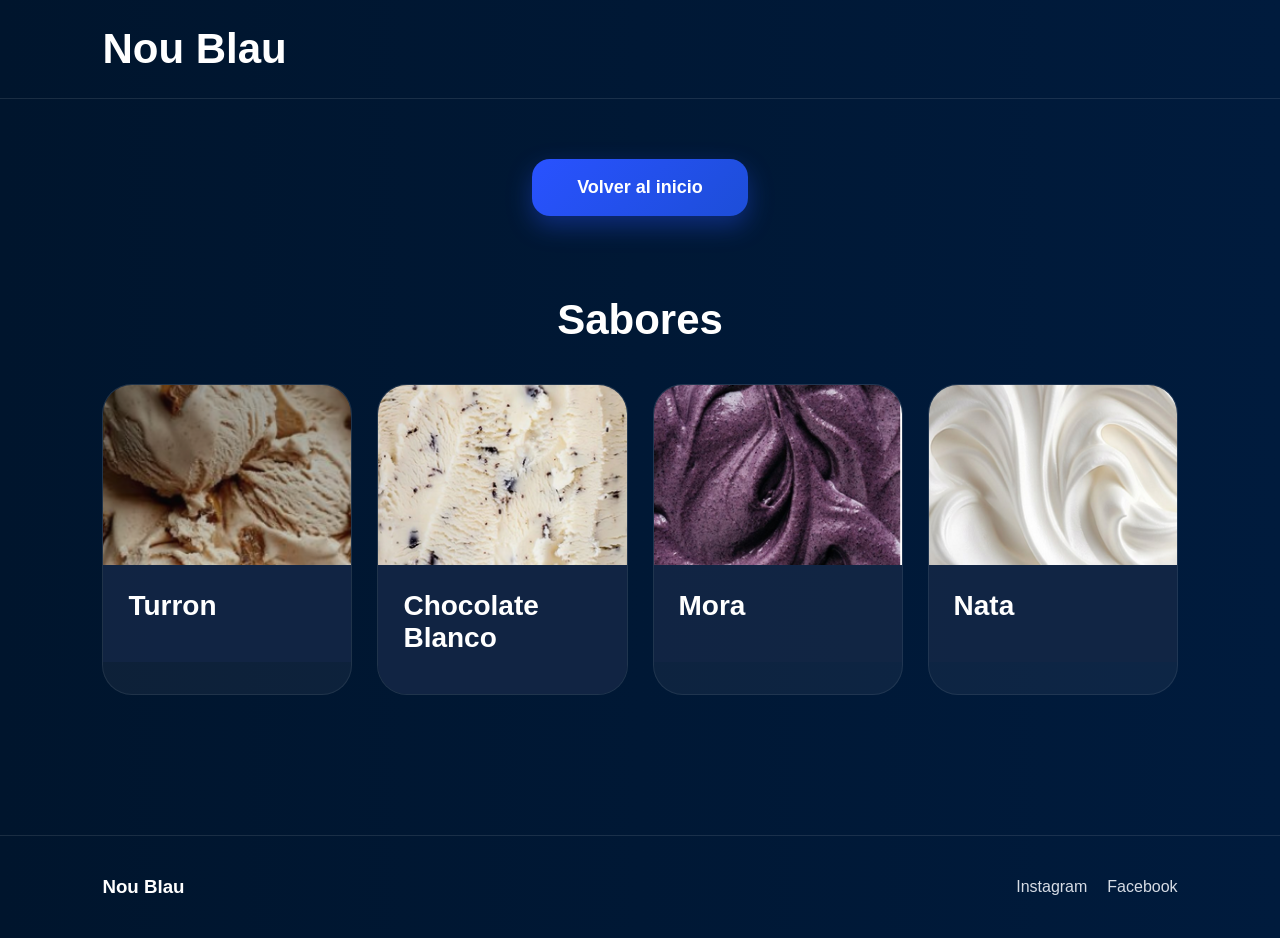
==== sabores.html @ 6afead31 "actualizando nombres" ====
<!DOCTYPE html>
<html lang="es">
<head>
  <meta charset="UTF-8">
  <meta name="viewport" content="width=device-width, initial-scale=1.0">
  <title>Nou Blau</title>

  <link rel="stylesheet" href="../CSS/style.css">
</head>

<body>

  <header>
 <h1>
    <a href="../HTML/principal.html" class="logo-link">
      Nou Blau
    </a>
  </h1>
  </header>


  <div class="boton-container">

  <a href="../HTML/principal.html" class="btn-sabores">
    Volver al inicio
  </a>

</div>

  <!-- SABORES -->

  <section class="sabores">

  <h2 class="titulo-seccion">Sabores</h2>

  <div class="cards">

    <div class="flavor-card">
  <img src="../IMG/turro.png" alt="Turron" class="flavor-image">
      <div class="flavor-content">
        <h4>Turron</h4>
      </div>
    </div>

   <div class="flavor-card">

  <img src="../IMG/blanco.png" alt="blanco" class="flavor-image">

  <div class="flavor-content">
    <h4>Chocolate Blanco</h4>
  </div>

</div>

    <div class="flavor-card">
  <img src="../IMG/mora.png" alt="Mora" class="flavor-image">
      <div class="flavor-content">
        <h4>Mora</h4>
      </div>
    </div>


   <div class="flavor-card">

  <img src="../IMG/nata.png" alt="Nata" class="flavor-image">

  <div class="flavor-content">
    <h4>Nata</h4>
  </div>


  </div>

</section>

  <!-- FOOTER -->

  <footer>

    <div>
      <h3>Nou Blau</h3>
    </div>

    <div class="sociales">
      <a href="#">Instagram</a>
      <a href="#">Facebook</a>
    </div>

  </footer>

</body>
</html>
---- CSS/style.css ----
*{
  margin:0;
  padding:0;
  box-sizing:border-box;
  font-family:Arial, sans-serif;
}

body{
  background:linear-gradient(to right,#00152d,#001b3d);
  color:white;
}

header{
  padding:25px 8%;
  border-bottom:1px solid rgba(255,255,255,0.1);
}

header h1{
  font-size:42px;
}

.sabores{
  padding:80px 8%;
}

.titulo-seccion{
  font-size:42px;
  margin-bottom:40px;
  text-align:center;
}

.cards{
  display:grid;
  grid-template-columns:repeat(4, 1fr);
  justify-items:center;
  gap:25px;
}

.flavor-card{
  width:100%;
  max-width:260px;
  background:rgba(255,255,255,0.05);
  border-radius:30px;
  overflow:hidden;
  border:1px solid rgba(255,255,255,0.08);
  transition:0.3s;
}

.flavor-card:hover{
  transform:translateY(-8px);
}

.flavor-image{
  width:100%;
  height:180px;
  object-fit:cover;
  display:block;
}

.flavor-card{
  overflow:hidden;
}

.blue-gradient{
  background:linear-gradient(180deg,#2952ff,#182b6d);
}

.dark-gradient{
  background:linear-gradient(90deg,#334155,#020617);
}

.flavor-content{
  padding:25px;
  background:rgba(18,37,68,0.9);
}

.flavor-content h4{
  font-size:28px;
  margin-bottom:15px;
}

.flavor-content p{
  color:#d6dce5;
  line-height:1.7;
  font-size:16px;
}

.btn-sabores{
  padding:16px 40px;
  background:linear-gradient(135deg,#2952ff,#1d4ed8);
  color:white;
  border:none;
  border-radius:20px;
  font-size:18px;
  font-weight:bold;
  cursor:pointer;
  transition:0.3s;
  box-shadow:0 10px 25px rgba(41,82,255,0.3);
}

.btn-sabores:hover{
  transform:translateY(-4px);
  background:linear-gradient(135deg,#3b82f6,#2563eb);
}

footer{
  margin-top:60px;
  padding:40px 8%;
  border-top:1px solid rgba(255,255,255,0.1);
  display:flex;
  justify-content:space-between;
  align-items:center;
  flex-wrap:wrap;
  gap:20px;
}

.sociales{
  display:flex;
  gap:20px;
}

.sociales a{
  color:#d6dce5;
  text-decoration:none;
  transition:0.3s;
}

.sociales a:hover{
  color:white;
}

.sociales img{
  width:90px;
  height:auto;
  object-fit:contain;
}
.boton-container{
  width:100%;
  display:flex;
  justify-content:center;
  margin-top:60px;
}

.btn-sabores{
  padding:18px 45px;
  background:linear-gradient(135deg,#2952ff,#1d4ed8);
  color:white;
  text-decoration:none;
  font-size:18px;
  font-weight:600;
  border-radius:18px;
  transition:0.3s;
  box-shadow:0 10px 25px rgba(41,82,255,0.35);
}

.btn-sabores:hover{
  transform:translateY(-5px) scale(1.03);
  background:linear-gradient(135deg,#3b82f6,#2563eb);
  box-shadow:0 15px 30px rgba(59,130,246,0.4);
}

.logo-link{
  text-decoration:none;
  color:white;
}

.logo-link:hover{
  color:#93c5fd;
}
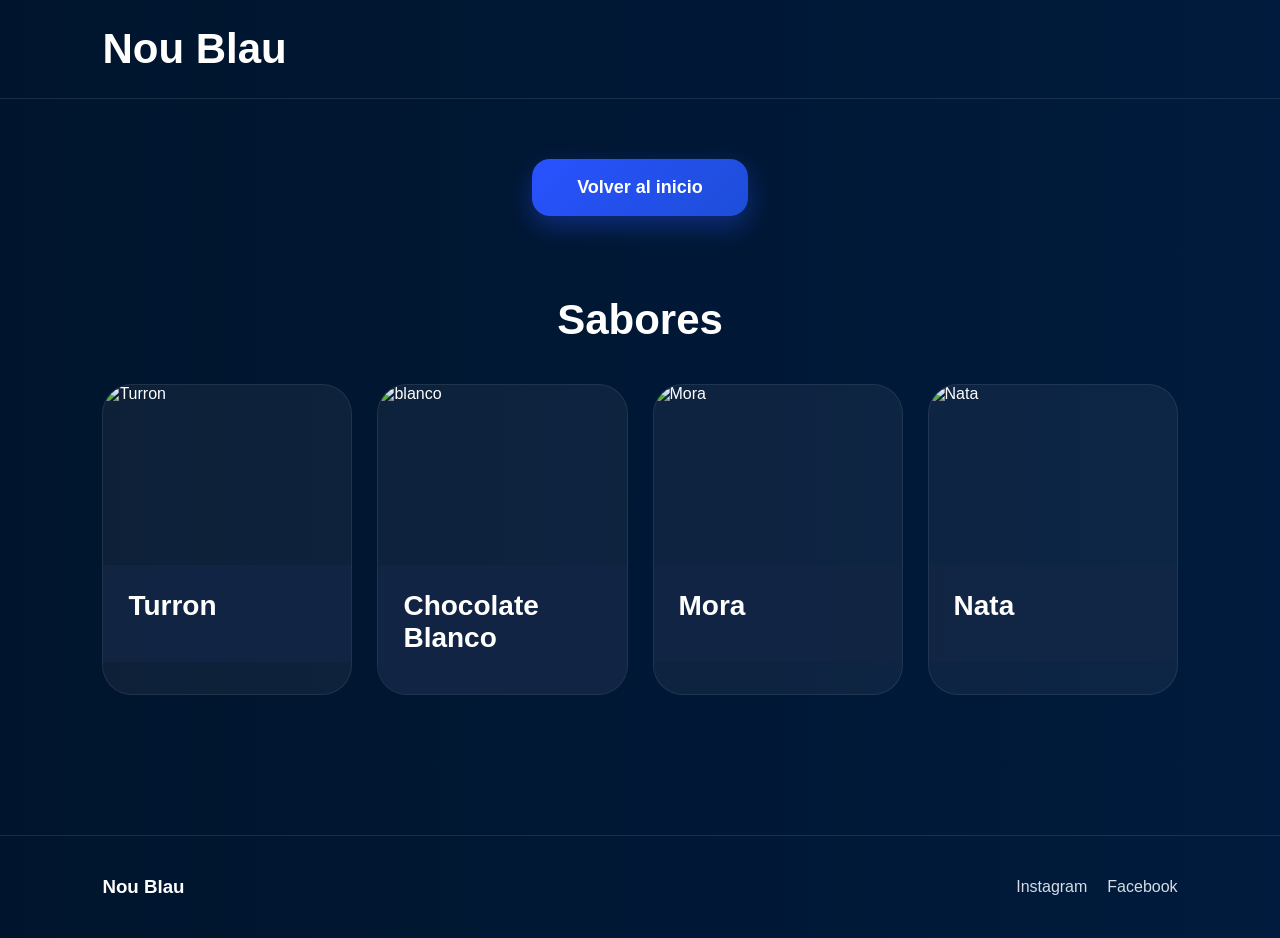
==== commit daacd033: "Corrigiendo rutas de archivos y CSS" ====
--- a/sabores.html
+++ b/sabores.html
@@ -5,14 +5,14 @@
   <meta name="viewport" content="width=device-width, initial-scale=1.0">
   <title>Nou Blau</title>
 
-  <link rel="stylesheet" href="../CSS/style.css">
+  <link rel="stylesheet" href="./style.css">
 </head>
 
 <body>
 
   <header>
  <h1>
-    <a href="../HTML/principal.html" class="logo-link">
+    <a href="./index.html" class="logo-link">
       Nou Blau
     </a>
   </h1>
@@ -21,7 +21,7 @@
 
   <div class="boton-container">
 
-  <a href="../HTML/principal.html" class="btn-sabores">
+  <a href="./index.html" class="btn-sabores">
     Volver al inicio
   </a>
 
@@ -36,7 +36,7 @@
   <div class="cards">
 
     <div class="flavor-card">
-  <img src="../IMG/turro.png" alt="Turron" class="flavor-image">
+  <img src="../Proyecto-1/IMG/turro.png" alt="Turron" class="flavor-image">
       <div class="flavor-content">
         <h4>Turron</h4>
       </div>
@@ -44,7 +44,7 @@
 
    <div class="flavor-card">
 
-  <img src="../IMG/blanco.png" alt="blanco" class="flavor-image">
+  <img src="../Proyecto-1/IMG/blanco.png" alt="blanco" class="flavor-image">
 
   <div class="flavor-content">
     <h4>Chocolate Blanco</h4>
@@ -53,7 +53,7 @@
 </div>
 
     <div class="flavor-card">
-  <img src="../IMG/mora.png" alt="Mora" class="flavor-image">
+  <img src="../Proyecto-1/IMG/mora.png" alt="Mora" class="flavor-image">
       <div class="flavor-content">
         <h4>Mora</h4>
       </div>
@@ -62,7 +62,7 @@
 
    <div class="flavor-card">
 
-  <img src="../IMG/nata.png" alt="Nata" class="flavor-image">
+  <img src="../Proyecto-1/IMG/nata.png" alt="Nata" class="flavor-image">
 
   <div class="flavor-content">
     <h4>Nata</h4>
--- a/style.css
+++ b/style.css
@@ -0,0 +1,169 @@
+*{
+  margin:0;
+  padding:0;
+  box-sizing:border-box;
+  font-family:Arial, sans-serif;
+}
+
+body{
+  background:linear-gradient(to right,#00152d,#001b3d);
+  color:white;
+}
+
+header{
+  padding:25px 8%;
+  border-bottom:1px solid rgba(255,255,255,0.1);
+}
+
+header h1{
+  font-size:42px;
+}
+
+.sabores{
+  padding:80px 8%;
+}
+
+.titulo-seccion{
+  font-size:42px;
+  margin-bottom:40px;
+  text-align:center;
+}
+
+.cards{
+  display:grid;
+  grid-template-columns:repeat(4, 1fr);
+  justify-items:center;
+  gap:25px;
+}
+
+.flavor-card{
+  width:100%;
+  max-width:260px;
+  background:rgba(255,255,255,0.05);
+  border-radius:30px;
+  overflow:hidden;
+  border:1px solid rgba(255,255,255,0.08);
+  transition:0.3s;
+}
+
+.flavor-card:hover{
+  transform:translateY(-8px);
+}
+
+.flavor-image{
+  width:100%;
+  height:180px;
+  object-fit:cover;
+  display:block;
+}
+
+.flavor-card{
+  overflow:hidden;
+}
+
+.blue-gradient{
+  background:linear-gradient(180deg,#2952ff,#182b6d);
+}
+
+.dark-gradient{
+  background:linear-gradient(90deg,#334155,#020617);
+}
+
+.flavor-content{
+  padding:25px;
+  background:rgba(18,37,68,0.9);
+}
+
+.flavor-content h4{
+  font-size:28px;
+  margin-bottom:15px;
+}
+
+.flavor-content p{
+  color:#d6dce5;
+  line-height:1.7;
+  font-size:16px;
+}
+
+.btn-sabores{
+  padding:16px 40px;
+  background:linear-gradient(135deg,#2952ff,#1d4ed8);
+  color:white;
+  border:none;
+  border-radius:20px;
+  font-size:18px;
+  font-weight:bold;
+  cursor:pointer;
+  transition:0.3s;
+  box-shadow:0 10px 25px rgba(41,82,255,0.3);
+}
+
+.btn-sabores:hover{
+  transform:translateY(-4px);
+  background:linear-gradient(135deg,#3b82f6,#2563eb);
+}
+
+footer{
+  margin-top:60px;
+  padding:40px 8%;
+  border-top:1px solid rgba(255,255,255,0.1);
+  display:flex;
+  justify-content:space-between;
+  align-items:center;
+  flex-wrap:wrap;
+  gap:20px;
+}
+
+.sociales{
+  display:flex;
+  gap:20px;
+}
+
+.sociales a{
+  color:#d6dce5;
+  text-decoration:none;
+  transition:0.3s;
+}
+
+.sociales a:hover{
+  color:white;
+}
+
+.sociales img{
+  width:90px;
+  height:auto;
+  object-fit:contain;
+}
+.boton-container{
+  width:100%;
+  display:flex;
+  justify-content:center;
+  margin-top:60px;
+}
+
+.btn-sabores{
+  padding:18px 45px;
+  background:linear-gradient(135deg,#2952ff,#1d4ed8);
+  color:white;
+  text-decoration:none;
+  font-size:18px;
+  font-weight:600;
+  border-radius:18px;
+  transition:0.3s;
+  box-shadow:0 10px 25px rgba(41,82,255,0.35);
+}
+
+.btn-sabores:hover{
+  transform:translateY(-5px) scale(1.03);
+  background:linear-gradient(135deg,#3b82f6,#2563eb);
+  box-shadow:0 15px 30px rgba(59,130,246,0.4);
+}
+
+.logo-link{
+  text-decoration:none;
+  color:white;
+}
+
+.logo-link:hover{
+  color:#93c5fd;
+}
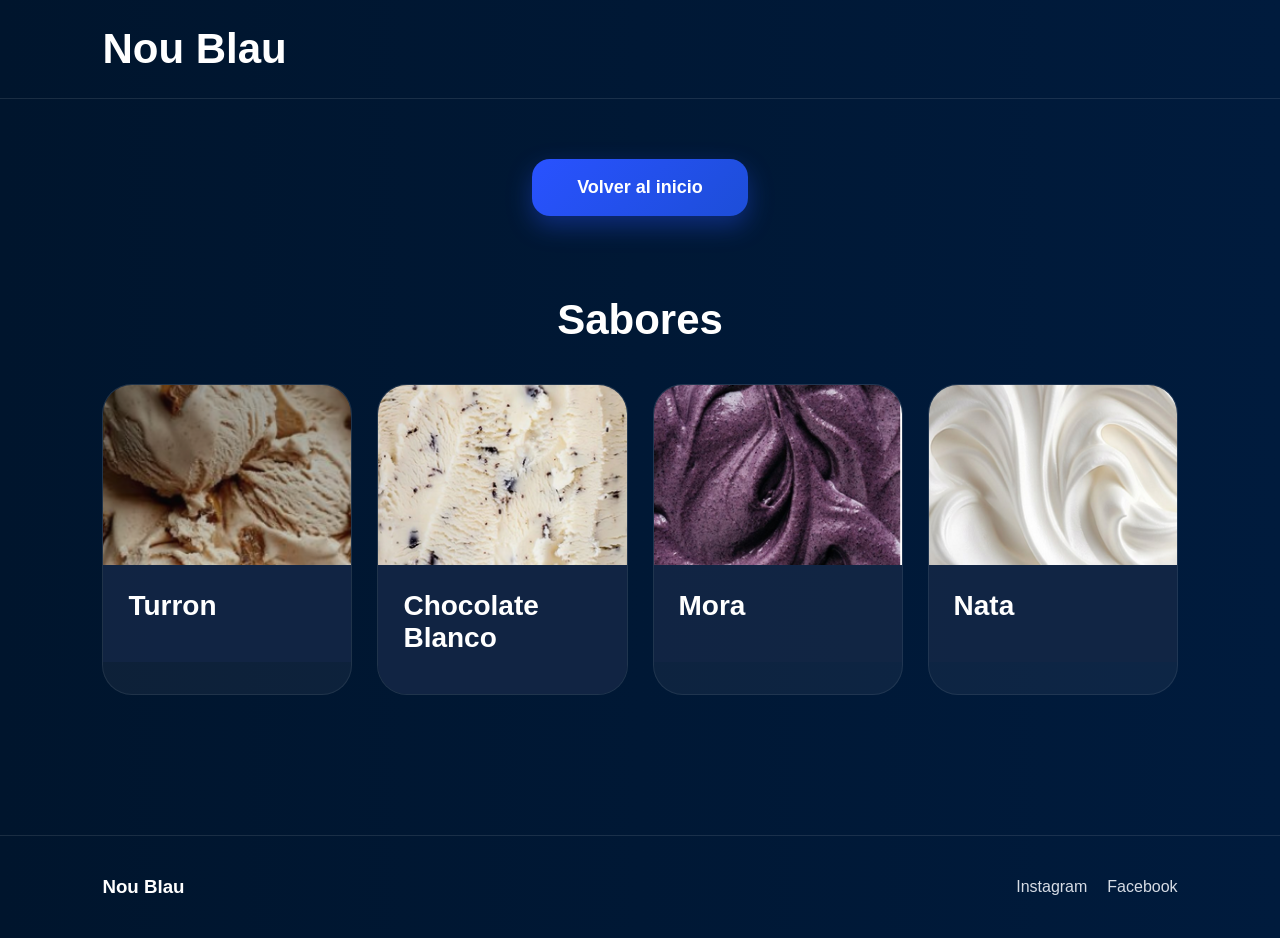
==== commit 29e15816: "Archivos index y sabores listos para produccion" ====
--- a/sabores.html
+++ b/sabores.html
@@ -5,87 +5,71 @@
   <meta name="viewport" content="width=device-width, initial-scale=1.0">
   <title>Nou Blau</title>
 
-  <link rel="stylesheet" href="./style.css">
+  <link rel="stylesheet" href="style.css">
 </head>
 
 <body>
 
   <header>
- <h1>
-    <a href="./index.html" class="logo-link">
-      Nou Blau
-    </a>
-  </h1>
+    <h1>
+      <a href="index.html" class="logo-link">
+        Nou Blau
+      </a>
+    </h1>
   </header>
 
-
   <div class="boton-container">
-
-  <a href="./index.html" class="btn-sabores">
-    Volver al inicio
-  </a>
-
-</div>
-
-  <!-- SABORES -->
+    <a href="index.html" class="btn-sabores">
+      Volver al inicio
+    </a>
+  </div>
 
   <section class="sabores">
 
-  <h2 class="titulo-seccion">Sabores</h2>
+    <h2 class="titulo-seccion">Sabores</h2>
 
-  <div class="cards">
+    <div class="cards">
 
-    <div class="flavor-card">
-  <img src="../Proyecto-1/IMG/turro.png" alt="Turron" class="flavor-image">
-      <div class="flavor-content">
-        <h4>Turron</h4>
+      <div class="flavor-card">
+        <img src="IMG/turro.png" alt="Turron" class="flavor-image">
+        <div class="flavor-content">
+          <h4>Turron</h4>
+        </div>
       </div>
+
+      <div class="flavor-card">
+        <img src="IMG/blanco.png" alt="blanco" class="flavor-image">
+        <div class="flavor-content">
+          <h4>Chocolate Blanco</h4>
+        </div>
+      </div>
+
+      <div class="flavor-card">
+        <img src="IMG/mora.png" alt="Mora" class="flavor-image">
+        <div class="flavor-content">
+          <h4>Mora</h4>
+        </div>
+      </div>
+
+      <div class="flavor-card">
+        <img src="IMG/nata.png" alt="Nata" class="flavor-image">
+        <div class="flavor-content">
+          <h4>Nata</h4>
+        </div>
+      </div>
+
     </div>
 
-   <div class="flavor-card">
-
-  <img src="../Proyecto-1/IMG/blanco.png" alt="blanco" class="flavor-image">
-
-  <div class="flavor-content">
-    <h4>Chocolate Blanco</h4>
-  </div>
-
-</div>
-
-    <div class="flavor-card">
-  <img src="../Proyecto-1/IMG/mora.png" alt="Mora" class="flavor-image">
-      <div class="flavor-content">
-        <h4>Mora</h4>
-      </div>
-    </div>
-
-
-   <div class="flavor-card">
-
-  <img src="../Proyecto-1/IMG/nata.png" alt="Nata" class="flavor-image">
-
-  <div class="flavor-content">
-    <h4>Nata</h4>
-  </div>
-
-
-  </div>
-
-</section>
-
-  <!-- FOOTER -->
+  </section>
 
   <footer>
-
     <div>
       <h3>Nou Blau</h3>
     </div>
-
     <div class="sociales">
       <a href="#">Instagram</a>
       <a href="#">Facebook</a>
     </div>
-
   </footer>
 
 </body>
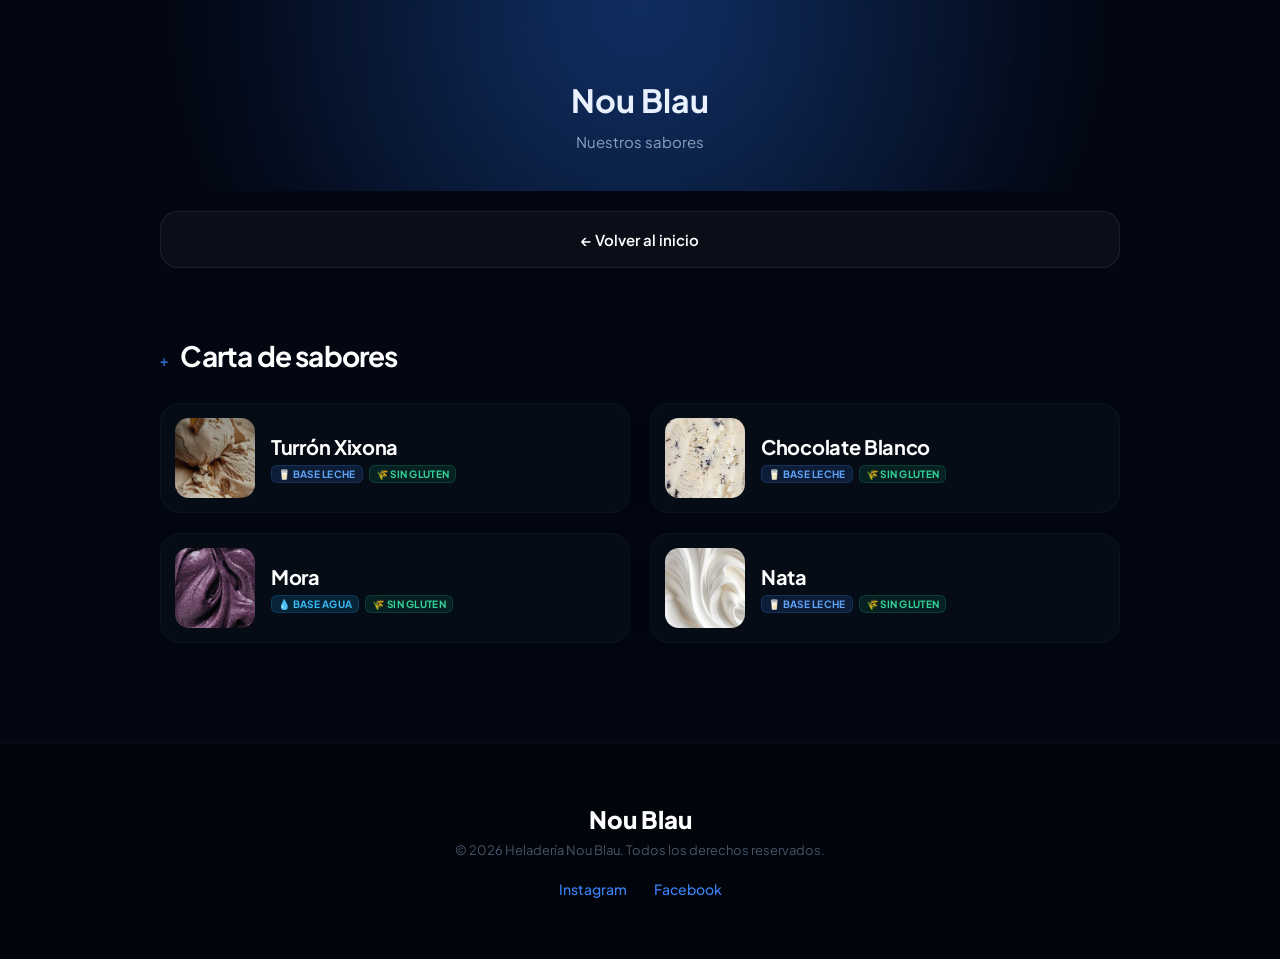
==== commit 721fd580: "refres" ====
--- a/sabores.html
+++ b/sabores.html
@@ -3,74 +3,97 @@
 <head>
   <meta charset="UTF-8">
   <meta name="viewport" content="width=device-width, initial-scale=1.0">
-  <title>Nou Blau</title>
-
+  <title>Nou Blau — Más Sabores</title>
   <link rel="stylesheet" href="style.css">
 </head>
-
 <body>
 
-  <header>
-    <h1>
-      <a href="index.html" class="logo-link">
-        Nou Blau
-      </a>
-    </h1>
+  <header class="hero-header">
+    <div class="hero-blur"></div>
+    <div class="hero-content">
+      <h1>
+        <a href="index.html" class="logo-link" style="color: #ffffff; text-decoration: none;">
+          Nou Blau
+        </a>
+      </h1>
+      <p class="hero-tagline">Nuestros sabores </p>
+    </div>
   </header>
 
-  <div class="boton-container">
-    <a href="index.html" class="btn-sabores">
-      Volver al inicio
-    </a>
-  </div>
+  <main class="main-wrapper">
 
-  <section class="sabores">
+    <div class="action-wrap" style="margin-top: -20px; margin-bottom: 10px;">
+      <a href="index.html" class="glass-btn">← Volver al inicio</a>
+    </div>
 
-    <h2 class="titulo-seccion">Sabores</h2>
-
-    <div class="cards">
-
-      <div class="flavor-card">
-        <img src="IMG/turro.png" alt="Turron" class="flavor-image">
-        <div class="flavor-content">
-          <h4>Turron</h4>
-        </div>
+    <section class="menu-block">
+      <div class="block-header">
+        <span class="block-number">+</span>
+        <h2 class="block-main-title">Carta de sabores</h2>
       </div>
 
-      <div class="flavor-card">
-        <img src="IMG/blanco.png" alt="blanco" class="flavor-image">
-        <div class="flavor-content">
-          <h4>Chocolate Blanco</h4>
+      <div class="showcase-grid">
+
+        <div class="art-card">
+          <div class="art-img"><img src="IMG/turro.png" alt="Turrón"></div>
+          <div class="art-info">
+            <h3>Turrón Xixona</h3>
+            <div class="tag-group">
+              <span class="tag tag-milk">🥛 Base Leche</span>
+              <span class="tag tag-gf">🌾 Sin Gluten</span>
+            </div>
+          </div>
         </div>
+
+        <div class="art-card">
+          <div class="art-img"><img src="IMG/blanco.png" alt="Chocolate Blanco"></div>
+          <div class="art-info">
+            <h3>Chocolate Blanco</h3>
+            <div class="tag-group">
+              <span class="tag tag-milk">🥛 Base Leche</span>
+              <span class="tag tag-gf">🌾 Sin Gluten</span>
+            </div>
+          </div>
+        </div>
+
+        <div class="art-card">
+          <div class="art-img"><img src="IMG/mora.png" alt="Mora"></div>
+          <div class="art-info">
+            <h3>Mora </h3>
+            <div class="tag-group">
+              <span class="tag tag-water">💧 Base Agua</span>
+              <span class="tag tag-gf">🌾 Sin Gluten</span>
+            </div>
+          </div>
+        </div>
+
+        <div class="art-card">
+          <div class="art-img"><img src="IMG/nata.png" alt="Nata"></div>
+          <div class="art-info">
+            <h3>Nata </h3>
+            <div class="tag-group">
+              <span class="tag tag-milk">🥛 Base Leche</span>
+              <span class="tag tag-gf">🌾 Sin Gluten</span>
+            </div>
+          </div>
+        </div>
+
       </div>
+    </section>
 
-      <div class="flavor-card">
-        <img src="IMG/mora.png" alt="Mora" class="flavor-image">
-        <div class="flavor-content">
-          <h4>Mora</h4>
-        </div>
+  </main>
+
+  <footer class="luxury-footer">
+    <div class="footer-wrap">
+      <h2 class="footer-logo">Nou Blau</h2>
+      <p>© 2026 Heladería Nou Blau. Todos los derechos reservados.</p>
+      <div class="footer-socials">
+        <a href="#">Instagram</a>
+        <a href="#">Facebook</a>
       </div>
-
-      <div class="flavor-card">
-        <img src="IMG/nata.png" alt="Nata" class="flavor-image">
-        <div class="flavor-content">
-          <h4>Nata</h4>
-        </div>
-      </div>
-
-    </div>
-
-  </section>
-
-  <footer>
-    <div>
-      <h3>Nou Blau</h3>
-    </div>
-    <div class="sociales">
-      <a href="#">Instagram</a>
-      <a href="#">Facebook</a>
     </div>
   </footer>
 
 </body>
+</html>
 </html>
--- a/style.css
+++ b/style.css
@@ -1,169 +1,546 @@
-*{
-  margin:0;
-  padding:0;
-  box-sizing:border-box;
-  font-family:Arial, sans-serif;
-}
-
-body{
-  background:linear-gradient(to right,#00152d,#001b3d);
-  color:white;
-}
-
-header{
-  padding:25px 8%;
-  border-bottom:1px solid rgba(255,255,255,0.1);
-}
-
-header h1{
-  font-size:42px;
-}
-
-.sabores{
-  padding:80px 8%;
-}
-
-.titulo-seccion{
-  font-size:42px;
-  margin-bottom:40px;
-  text-align:center;
-}
-
-.cards{
-  display:grid;
-  grid-template-columns:repeat(4, 1fr);
-  justify-items:center;
-  gap:25px;
-}
-
-.flavor-card{
-  width:100%;
-  max-width:260px;
-  background:rgba(255,255,255,0.05);
-  border-radius:30px;
-  overflow:hidden;
-  border:1px solid rgba(255,255,255,0.08);
-  transition:0.3s;
-}
-
-.flavor-card:hover{
-  transform:translateY(-8px);
-}
-
-.flavor-image{
-  width:100%;
-  height:180px;
-  object-fit:cover;
-  display:block;
-}
-
-.flavor-card{
-  overflow:hidden;
-}
-
-.blue-gradient{
-  background:linear-gradient(180deg,#2952ff,#182b6d);
-}
-
-.dark-gradient{
-  background:linear-gradient(90deg,#334155,#020617);
-}
-
-.flavor-content{
-  padding:25px;
-  background:rgba(18,37,68,0.9);
-}
-
-.flavor-content h4{
-  font-size:28px;
-  margin-bottom:15px;
-}
-
-.flavor-content p{
-  color:#d6dce5;
-  line-height:1.7;
-  font-size:16px;
-}
-
-.btn-sabores{
-  padding:16px 40px;
-  background:linear-gradient(135deg,#2952ff,#1d4ed8);
-  color:white;
-  border:none;
-  border-radius:20px;
-  font-size:18px;
-  font-weight:bold;
-  cursor:pointer;
-  transition:0.3s;
-  box-shadow:0 10px 25px rgba(41,82,255,0.3);
-}
-
-.btn-sabores:hover{
-  transform:translateY(-4px);
-  background:linear-gradient(135deg,#3b82f6,#2563eb);
-}
-
-footer{
-  margin-top:60px;
-  padding:40px 8%;
-  border-top:1px solid rgba(255,255,255,0.1);
-  display:flex;
-  justify-content:space-between;
-  align-items:center;
-  flex-wrap:wrap;
-  gap:20px;
-}
-
-.sociales{
-  display:flex;
-  gap:20px;
-}
-
-.sociales a{
-  color:#d6dce5;
-  text-decoration:none;
-  transition:0.3s;
-}
-
-.sociales a:hover{
-  color:white;
-}
-
-.sociales img{
-  width:90px;
-  height:auto;
-  object-fit:contain;
-}
-.boton-container{
-  width:100%;
-  display:flex;
-  justify-content:center;
-  margin-top:60px;
-}
-
-.btn-sabores{
-  padding:18px 45px;
-  background:linear-gradient(135deg,#2952ff,#1d4ed8);
-  color:white;
-  text-decoration:none;
-  font-size:18px;
-  font-weight:600;
-  border-radius:18px;
-  transition:0.3s;
-  box-shadow:0 10px 25px rgba(41,82,255,0.35);
-}
-
-.btn-sabores:hover{
-  transform:translateY(-5px) scale(1.03);
-  background:linear-gradient(135deg,#3b82f6,#2563eb);
-  box-shadow:0 15px 30px rgba(59,130,246,0.4);
-}
-
-.logo-link{
-  text-decoration:none;
-  color:white;
-}
-
-.logo-link:hover{
-  color:#93c5fd;
+/* =======================================================
+   SISTEMA DE DISEÑO INMERSIVO — NOU BLAU LUXURY MENU
+   ======================================================= */
+
+@import url('https://fonts.googleapis.com/css2?family=Plus+Jakarta+Sans:wght@300;400;500;600;700;800&display=swap');
+
+* {
+  margin: 0;
+  padding: 0;
+  box-sizing: border-box;
+  font-family: 'Plus Jakarta Sans', sans-serif;
+}
+
+body {
+  background-color: #020712;
+  color: #e2e8f0;
+  min-height: 100vh;
+  -webkit-font-smoothing: antialiased;
+  overflow-x: hidden;
+}
+
+/* --- HERO HEADER CON DEGRADADO ATMOSFÉRICO --- */
+.hero-header {
+  position: relative;
+  padding: 80px 24px 40px 24px;
+  text-align: center;
+  background: radial-gradient(circle at top, #0b224d 0%, #020712 70%);
+  overflow: hidden;
+}
+
+.hero-blur {
+  position: absolute;
+  top: -100px;
+  left: 50%;
+  transform: translateX(-50%);
+  width: 300px;
+  height: 300px;
+  background: #3b82f6;
+  filter: blur(140px);
+  opacity: 0.3;
+  pointer-events: none;
+}
+
+.hero-subtitle {
+  font-size: 12px;
+  font-weight: 700;
+  text-transform: uppercase;
+  letter-spacing: 5px;
+  color: #60a5fa;
+  margin-bottom: 12px;
+}
+
+.hero-title {
+  font-size: 54px;
+  font-weight: 800;
+  letter-spacing: -2px;
+  color: #ffffff;
+  line-height: 1.1;
+}
+
+.hero-tagline {
+  font-size: 15px;
+  color: #94a3b8;
+  margin-top: 12px;
+  font-weight: 400;
+}
+
+/* --- CONTENEDOR FLUIDO MOBILE-FIRST --- */
+.main-wrapper {
+  width: 100%;
+  max-width: 480px; /* Tamaño móvil estricto de lectura premium */
+  margin: 0 auto;
+  padding: 10px 24px 80px 24px;
+  display: flex;
+  flex-direction: column;
+  gap: 60px;
+}
+
+/* --- ENCABEZADOS DE SECCIÓN RE-IMAGINADOS --- */
+.block-header {
+  display: flex;
+  align-items: baseline;
+  gap: 12px;
+  margin-bottom: 30px;
+}
+
+.block-number {
+  font-size: 14px;
+  font-weight: 800;
+  color: #3b82f6;
+  font-family: monospace;
+  opacity: 0.8;
+}
+
+.block-main-title {
+  font-size: 28px;
+  font-weight: 700;
+  color: #ffffff;
+  letter-spacing: -0.8px;
+}
+
+.block-subtitle-text {
+  font-size: 14px;
+  color: #94a3b8;
+  margin-top: -15px;
+  margin-bottom: 30px;
+  line-height: 1.6;
+}
+
+/* --- NUEVAS TARJETAS COMPACTAS ESTILO LISTA (MÓVIL) --- */
+.showcase-grid {
+  display: flex;
+  flex-direction: column;
+  gap: 14px;
+  width: 100%;
+}
+
+.art-card {
+  position: relative;
+  width: 100%;
+  height: 90px;
+  background: #060c16;
+  border: 1px solid rgba(255, 255, 255, 0.03);
+  border-radius: 20px;
+  overflow: hidden;
+  display: flex;
+  align-items: center;
+  padding: 10px;
+  box-shadow: 0 8px 20px rgba(0, 0, 0, 0.2);
+}
+
+.art-img {
+  position: relative;
+  width: 70px;
+  height: 70px;
+  border-radius: 14px;
+  overflow: hidden;
+  flex-shrink: 0;
+}
+
+.art-img img {
+  width: 100%;
+  height: 100%;
+  object-fit: cover;
+  transition: transform 0.3s ease;
+}
+
+.art-card:hover .art-img img {
+  transform: scale(1.06);
+}
+
+.art-info {
+  position: relative;
+  padding: 0 0 0 16px;
+  width: 100%;
+  display: flex;
+  flex-direction: column;
+  justify-content: center;
+}
+
+.art-info h3 {
+  font-size: 18px;
+  font-weight: 700;
+  color: #ffffff;
+  letter-spacing: -0.3px;
+  margin-bottom: 4px;
+}
+
+/* --- BOTÓN SUTIL CRISTALINO --- */
+.cta-center {
+  margin-top: 30px;
+  width: 100%;
+}
+
+.glass-btn {
+  display: flex;
+  justify-content: center;
+  align-items: center;
+  width: 100%;
+  padding: 18px;
+  background: rgba(255, 255, 255, 0.03);
+  border: 1px solid rgba(255, 255, 255, 0.08);
+  color: #ffffff;
+  text-decoration: none;
+  font-weight: 600;
+  font-size: 15px;
+  border-radius: 18px;
+  transition: 0.3s ease;
+}
+
+.glass-btn:hover {
+  background: rgba(255, 255, 255, 0.08);
+  border-color: #3b82f6;
+}
+
+/* --- TARJETAS DE PRECIOS CON BORDE DE LUZ --- */
+.pricing-flex-container {
+  display: flex;
+  flex-direction: column;
+  gap: 24px;
+  width: 100%;
+}
+
+.premium-price-card {
+  position: relative;
+  background: #09101e;
+  border: 1px solid rgba(59, 130, 246, 0.15);
+  border-radius: 32px;
+  padding: 32px 24px;
+  overflow: hidden;
+  box-shadow: 0 20px 40px rgba(0, 0, 0, 0.3);
+}
+
+.card-glow {
+  position: absolute;
+  top: -50px;
+  right: -50px;
+  width: 120px;
+  height: 120px;
+  background: #3b82f6;
+  filter: blur(50px);
+  opacity: 0.2;
+}
+
+.alt-glow {
+  border-color: rgba(16, 185, 129, 0.15);
+}
+
+.alt-glow .card-glow {
+  background: #10b981;
+}
+
+.premium-price-card h3 {
+  font-size: 20px;
+  font-weight: 700;
+  color: #ffffff;
+  margin-bottom: 24px;
+}
+
+.p-list {
+  list-style: none;
+  display: flex;
+  flex-direction: column;
+  gap: 16px;
+}
+
+.p-list li {
+  display: flex;
+  justify-content: space-between;
+  align-items: center;
+  font-size: 15px;
+  color: #94a3b8;
+}
+
+.p-list li strong {
+  font-size: 17px;
+  color: #ffffff;
+  font-weight: 700;
+}
+
+.p-list .p-highlight {
+  background: rgba(255, 255, 255, 0.02);
+  padding: 12px 16px;
+  border-radius: 16px;
+  color: #ffffff;
+}
+
+.p-list .p-highlight strong {
+  color: #60a5fa;
+  background: rgba(59, 130, 246, 0.12);
+  padding: 4px 12px;
+  border-radius: 8px;
+}
+
+.alt-glow .p-highlight strong {
+  color: #34d399;
+  background: rgba(16, 185, 129, 0.12);
+}
+
+.card-footer-note {
+  font-size: 13px;
+  color: #64748b;
+  margin-top: 24px;
+  line-height: 1.4;
+}
+
+/* --- FORMATO MINIMALISTA DE GRANIZADOS --- */
+.granizados-list-container {
+  display: flex;
+  flex-direction: column;
+  gap: 16px;
+}
+
+.g-item {
+  background: #060c16;
+  border-radius: 24px;
+  padding: 16px;
+  display: flex;
+  align-items: center;
+  gap: 20px;
+  border: 1px solid rgba(255, 255, 255, 0.02);
+}
+
+.g-img-box {
+  width: 70px;
+  height: 70px;
+  border-radius: 18px;
+  overflow: hidden;
+  background: #020712;
+  flex-shrink: 0;
+}
+
+.g-img-box img {
+  width: 100%;
+  height: 100%;
+  object-fit: cover;
+}
+
+.g-details {
+  flex-grow: 1;
+}
+
+.g-details h4 {
+  font-size: 17px;
+  font-weight: 600;
+  color: #ffffff;
+}
+
+.g-sizes-prices {
+  font-size: 13px;
+  color: #60a5fa;
+  font-weight: 700;
+  margin-top: 4px;
+  letter-spacing: 0.3px;
+}
+
+/* --- CUADRÍCULA DE SECCIONES ESPECIALES INFERIORES --- */
+.specials-masonry {
+  display: flex;
+  flex-direction: column;
+  gap: 16px;
+}
+
+.spec-card {
+  background: #060c16;
+  padding: 24px;
+  border-radius: 24px;
+  border: 1px solid rgba(255, 255, 255, 0.02);
+}
+
+.spec-icon {
+  font-size: 24px;
+  display: block;
+  margin-bottom: 12px;
+}
+
+.spec-card h3 {
+  font-size: 18px;
+  font-weight: 700;
+  color: #ffffff;
+  margin-bottom: 8px;
+}
+
+.spec-card p {
+  font-size: 14px;
+  line-height: 1.5;
+  color: #94a3b8;
+}
+
+.spec-list-inner {
+  list-style: none;
+  margin-top: 10px;
+  font-size: 13px;
+  color: #cbd5e1;
+  display: flex;
+  flex-direction: column;
+  gap: 6px;
+}
+
+.highlight-spec {
+  background: radial-gradient(circle at top left, #081a3a, #060c16);
+  border: 1px solid rgba(59, 130, 246, 0.1);
+}
+
+.highlight-spec p strong {
+  color: #10b981;
+}
+
+.spec-sub-note {
+  font-size: 12px;
+  color: #64748b;
+  margin-top: 12px;
+  border-top: 1px solid rgba(255, 255, 255, 0.04);
+  padding-top: 8px;
+}
+
+/* --- FOOTER --- */
+.luxury-footer {
+  padding: 60px 24px;
+  background: #01040a;
+  border-top: 1px solid rgba(255, 255, 255, 0.03);
+  text-align: center;
+}
+
+.footer-logo {
+  font-size: 24px;
+  font-weight: 800;
+  color: #ffffff;
+  margin-bottom: 8px;
+}
+
+.luxury-footer p {
+  font-size: 13px;
+  color: #475569;
+}
+
+.footer-socials {
+  margin-top: 20px;
+}
+
+.footer-socials a {
+  color: #3b82f6;
+  text-decoration: none;
+  font-size: 14px;
+  margin: 0 12px;
+  font-weight: 500;
+}
+
+/* =======================================================
+   SISTEMA DE ETIQUETAS MÓVILES (ALÉRGENOS Y CAFÉ)
+   ======================================================= */
+
+.tag-group {
+  display: flex;
+  gap: 6px;
+  flex-wrap: wrap;
+  margin-top: 2px;
+}
+
+.tag {
+  font-size: 10px;
+  font-weight: 700;
+  padding: 2px 6px;
+  border-radius: 6px;
+  text-transform: uppercase;
+  letter-spacing: 0.3px;
+}
+
+.tag-milk {
+  background: rgba(59, 130, 246, 0.15);
+  color: #60a5fa;
+  border: 1px solid rgba(59, 130, 246, 0.2);
+}
+
+.tag-water {
+  background: rgba(14, 165, 233, 0.15);
+  color: #38bdf8;
+  border: 1px solid rgba(14, 165, 233, 0.2);
+}
+
+.tag-gf {
+  background: rgba(16, 185, 129, 0.12);
+  color: #34d399;
+  border: 1px solid rgba(16, 185, 129, 0.2);
+}
+
+.tag-gluten {
+  background: rgba(245, 158, 11, 0.12);
+  color: #fbbf24;
+  border: 1px solid rgba(245, 158, 11, 0.2);
+}
+
+.spec-toggle-box {
+  display: flex;
+  flex-direction: column;
+  gap: 8px;
+  margin-top: 12px;
+  background: rgba(0, 0, 0, 0.2);
+  padding: 10px;
+  border-radius: 12px;
+}
+
+.spec-toggle-box span {
+  font-size: 13px;
+  font-weight: 600;
+  color: #ffffff;
+  display: flex;
+  align-items: center;
+  gap: 6px;
+}
+
+/* =======================================================
+   💻 INTELIGENCIA RESPONSIVE PARA COMPUTADORAS / TABLETS
+   ======================================================= */
+@media (min-width: 768px) {
+  .main-wrapper {
+    max-width: 1040px;
+    padding: 40px 40px 100px 40px;
+  }
+
+  .hero-title { 
+    font-size: 72px; 
+  }
+
+  /* Las tarjetas de helados pasan a 2 columnas con proporciones elegantes en PC */
+  .showcase-grid {
+    display: grid;
+    grid-template-columns: repeat(2, 1fr);
+    gap: 20px;
+  }
+  
+  .art-card { 
+    height: 110px;
+    padding: 14px;
+  }
+
+  .art-img {
+    width: 80px;
+    height: 80px;
+  }
+
+  .art-info h3 {
+    font-size: 20px;
+  }
+
+  /* Las cajas de precios se alinean lado a lado */
+  .pricing-flex-container {
+    display: grid;
+    grid-template-columns: 1fr 1fr;
+    gap: 30px;
+  }
+
+  /* Los granizados se abren en 2 columnas balanceadas */
+  .granizados-list-container {
+    display: grid;
+    grid-template-columns: 1fr 1fr;
+    gap: 24px;
+  }
+
+  /* Los bloques informativos del final se expanden en 3 columnas */
+  .specials-masonry {
+    display: grid;
+    grid-template-columns: repeat(3, 1fr);
+    gap: 24px;
+  }
 }
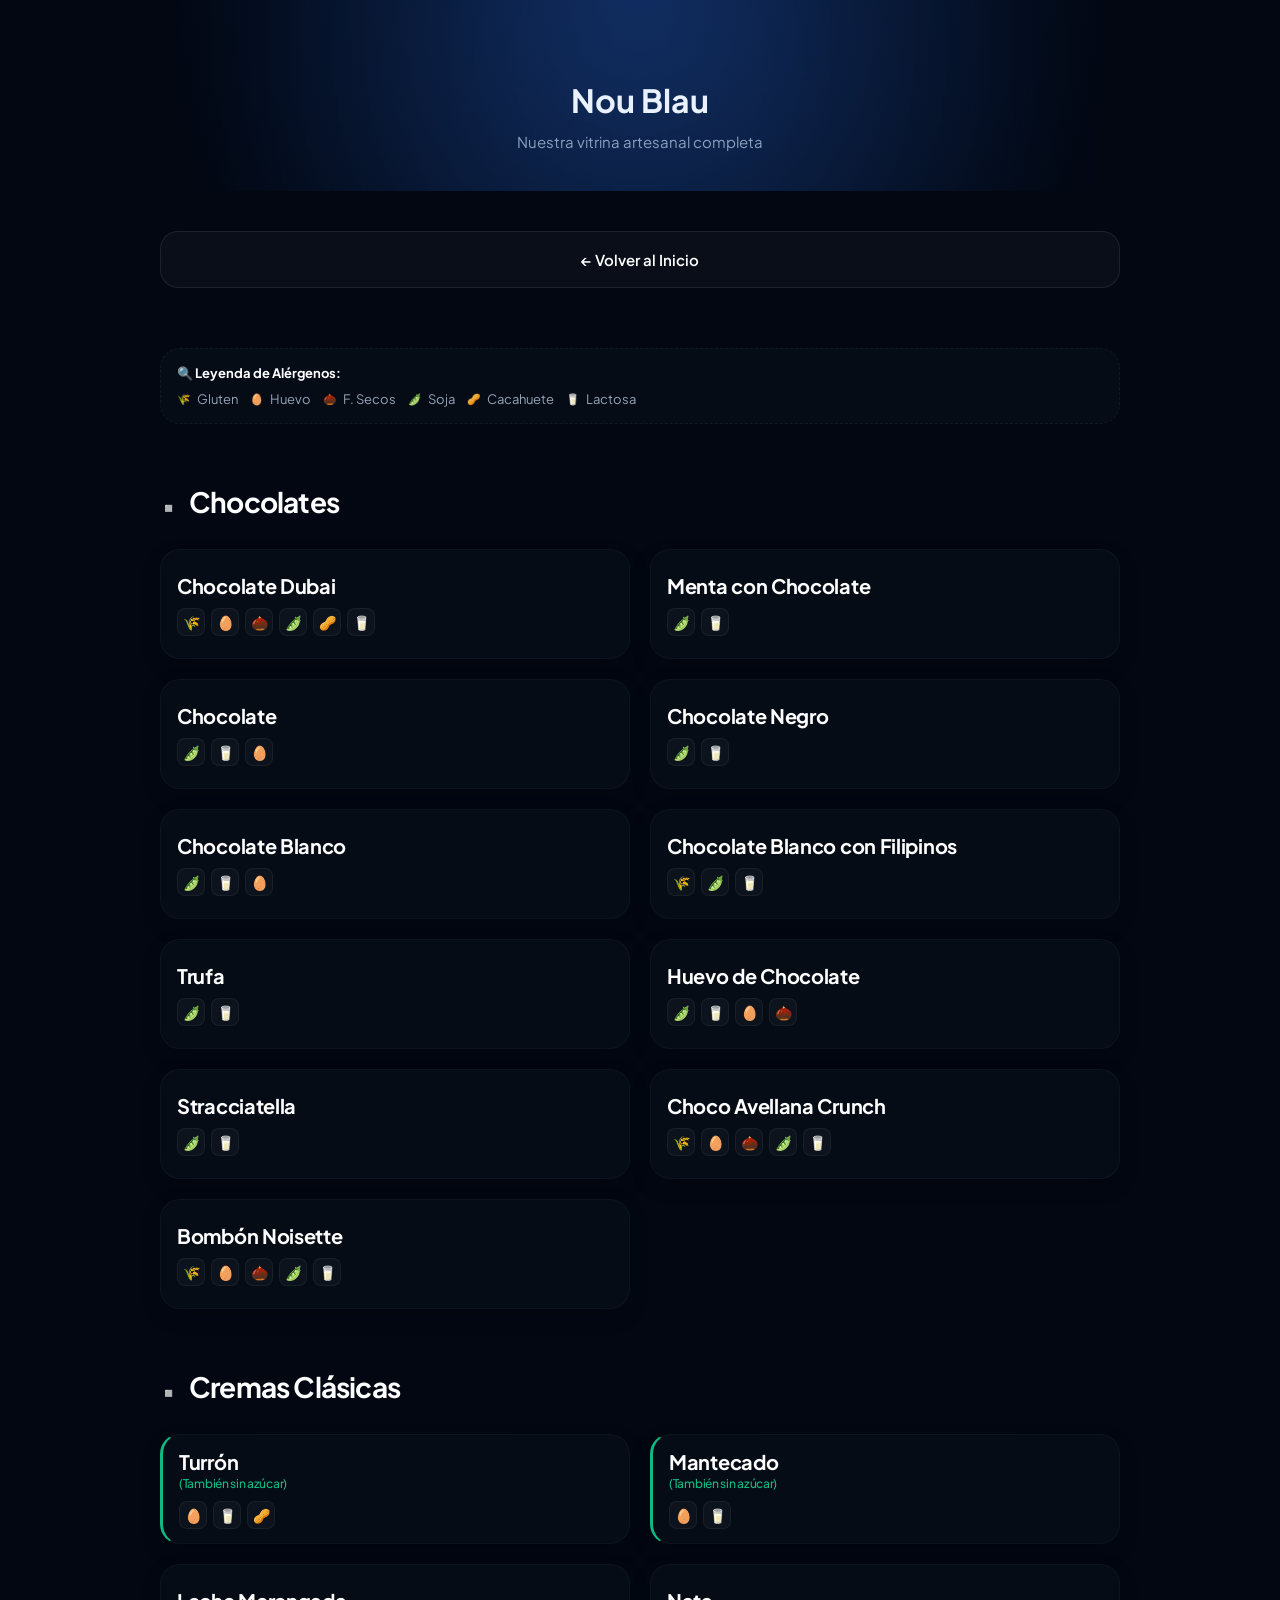
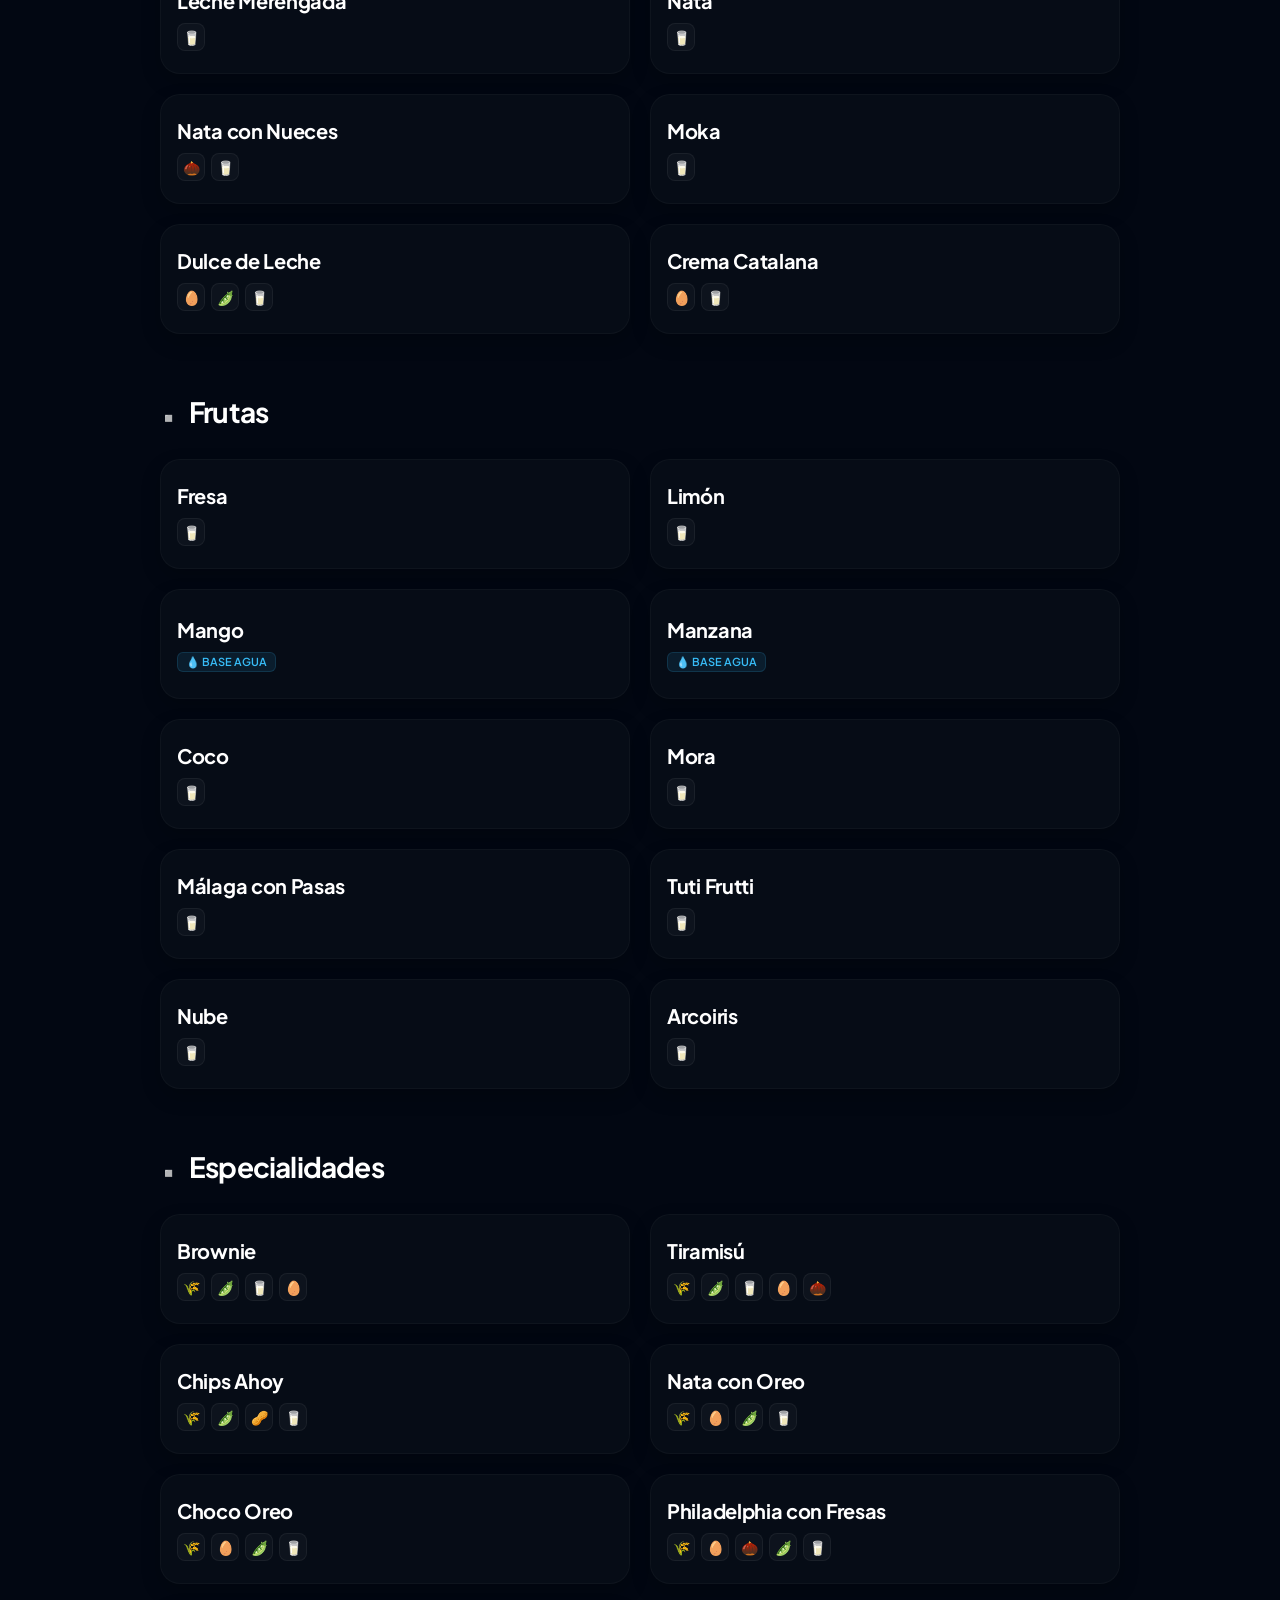
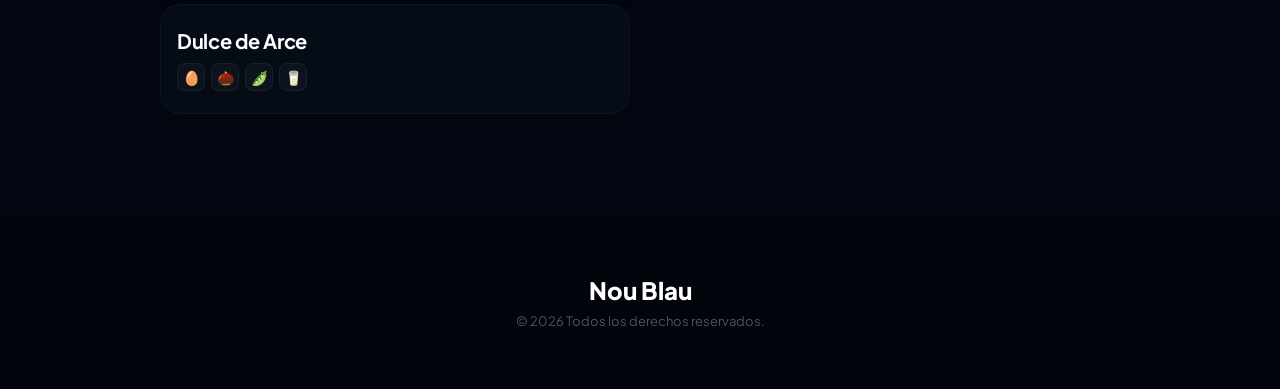
==== commit e765bfe3: "Diseño final de Nou Blau: granizados ligeros e iconos corregidos" ====
--- a/sabores.html
+++ b/sabores.html
@@ -3,7 +3,7 @@
 <head>
   <meta charset="UTF-8">
   <meta name="viewport" content="width=device-width, initial-scale=1.0">
-  <title>Nou Blau — Más Sabores</title>
+  <title>Nou Blau — Vitrina Completa</title>
   <link rel="stylesheet" href="style.css">
 </head>
 <body>
@@ -11,89 +11,397 @@
   <header class="hero-header">
     <div class="hero-blur"></div>
     <div class="hero-content">
-      <h1>
-        <a href="index.html" class="logo-link" style="color: #ffffff; text-decoration: none;">
-          Nou Blau
-        </a>
-      </h1>
-      <p class="hero-tagline">Nuestros sabores </p>
+      <h1><a href="index.html" class="header-back-link">Nou Blau</a></h1>
+      <p class="hero-tagline">Nuestra vitrina artesanal completa</p>
     </div>
   </header>
 
   <main class="main-wrapper">
 
-    <div class="action-wrap" style="margin-top: -20px; margin-bottom: 10px;">
-      <a href="index.html" class="glass-btn">← Volver al inicio</a>
+    <div class="navigation-box">
+      <a href="index.html" class="glass-btn">← Volver al Inicio</a>
     </div>
+
+    <section class="menu-block">
+      <div class="allergen-legend-bar">
+        <span class="legend-title">🔍 Leyenda de Alérgenos:</span>
+        <div class="legend-grid">
+          <span><small>🌾</small> Gluten</span>
+          <span><small>🥚</small> Huevo</span>
+          <span><small>🌰</small> F. Secos</span>
+          <span><small>🫛</small> Soja</span>
+          <span><small>🥜</small> Cacahuete</span>
+          <span><small>🥛</small> Lactosa</span>
+        </div>
+      </div>
+    </section>
 
     <section class="menu-block">
       <div class="block-header">
-        <span class="block-number">+</span>
-        <h2 class="block-main-title">Carta de sabores</h2>
+        <span class="block-number">◽</span>
+        <h2 class="block-main-title">Chocolates</h2>
       </div>
 
       <div class="showcase-grid">
-
-        <div class="art-card">
-          <div class="art-img"><img src="IMG/turro.png" alt="Turrón"></div>
-          <div class="art-info">
-            <h3>Turrón Xixona</h3>
-            <div class="tag-group">
-              <span class="tag tag-milk">🥛 Base Leche</span>
-              <span class="tag tag-gf">🌾 Sin Gluten</span>
-            </div>
-          </div>
-        </div>
-
-        <div class="art-card">
-          <div class="art-img"><img src="IMG/blanco.png" alt="Chocolate Blanco"></div>
+        <div class="art-card">
+          <div class="art-info">
+            <h3>Chocolate Dubai</h3>
+            <div class="tag-group">
+              <span class="tag tag-allergen">🌾</span><span class="tag tag-allergen">🥚</span><span class="tag tag-allergen">🌰</span><span class="tag tag-allergen">🫛</span><span class="tag tag-allergen">🥜</span><span class="tag tag-allergen">🥛</span>
+            </div>
+          </div>
+        </div>
+
+        <div class="art-card">
+          <div class="art-info">
+            <h3>Menta con Chocolate</h3>
+            <div class="tag-group">
+              <span class="tag tag-allergen">🫛</span><span class="tag tag-allergen">🥛</span>
+            </div>
+          </div>
+        </div>
+
+        <div class="art-card">
+          <div class="art-info">
+            <h3>Chocolate</h3>
+            <div class="tag-group">
+              <span class="tag tag-allergen">🫛</span><span class="tag tag-allergen">🥛</span><span class="tag tag-allergen">🥚</span>
+            </div>
+          </div>
+        </div>
+
+        <div class="art-card">
+          <div class="art-info">
+            <h3>Chocolate Negro</h3>
+            <div class="tag-group">
+              <span class="tag tag-allergen">🫛</span><span class="tag tag-allergen">🥛</span>
+            </div>
+          </div>
+        </div>
+
+        <div class="art-card">
           <div class="art-info">
             <h3>Chocolate Blanco</h3>
             <div class="tag-group">
-              <span class="tag tag-milk">🥛 Base Leche</span>
-              <span class="tag tag-gf">🌾 Sin Gluten</span>
-            </div>
-          </div>
-        </div>
-
-        <div class="art-card">
-          <div class="art-img"><img src="IMG/mora.png" alt="Mora"></div>
-          <div class="art-info">
-            <h3>Mora </h3>
+              <span class="tag tag-allergen">🫛</span><span class="tag tag-allergen">🥛</span><span class="tag tag-allergen">🥚</span>
+            </div>
+          </div>
+        </div>
+
+        <div class="art-card">
+          <div class="art-info">
+            <h3>Chocolate Blanco con Filipinos</h3>
+            <div class="tag-group">
+              <span class="tag tag-allergen">🌾</span><span class="tag tag-allergen">🫛</span><span class="tag tag-allergen">🥛</span>
+            </div>
+          </div>
+        </div>
+
+        <div class="art-card">
+          <div class="art-info">
+            <h3>Trufa</h3>
+            <div class="tag-group">
+              <span class="tag tag-allergen">🫛</span><span class="tag tag-allergen">🥛</span>
+            </div>
+          </div>
+        </div>
+
+        <div class="art-card">
+          <div class="art-info">
+            <h3>Huevo de Chocolate</h3>
+            <div class="tag-group">
+              <span class="tag tag-allergen">🫛</span><span class="tag tag-allergen">🥛</span><span class="tag tag-allergen">🥚</span><span class="tag tag-allergen">🌰</span>
+            </div>
+          </div>
+        </div>
+
+        <div class="art-card">
+          <div class="art-info">
+            <h3>Stracciatella</h3>
+            <div class="tag-group">
+              <span class="tag tag-allergen">🫛</span><span class="tag tag-allergen">🥛</span>
+            </div>
+          </div>
+        </div>
+
+        <div class="art-card">
+          <div class="art-info">
+            <h3>Choco Avellana Crunch</h3>
+            <div class="tag-group">
+              <span class="tag tag-allergen">🌾</span><span class="tag tag-allergen">🥚</span><span class="tag tag-allergen">🌰</span><span class="tag tag-allergen">🫛</span><span class="tag tag-allergen">🥛</span>
+            </div>
+          </div>
+        </div>
+
+        <div class="art-card">
+          <div class="art-info">
+            <h3>Bombón Noisette</h3>
+            <div class="tag-group">
+              <span class="tag tag-allergen">🌾</span><span class="tag tag-allergen">🥚</span><span class="tag tag-allergen">🌰</span><span class="tag tag-allergen">🫛</span><span class="tag tag-allergen">🥛</span>
+            </div>
+          </div>
+        </div>
+      </div>
+    </section>
+
+    <section class="menu-block">
+      <div class="block-header">
+        <span class="block-number">◽</span>
+        <h2 class="block-main-title">Cremas Clásicas</h2>
+      </div>
+
+      <div class="showcase-grid">
+        <div class="art-card sugar-free-card">
+          <div class="art-info">
+            <h3>Turrón <small class="sugar-label">(También sin azúcar)</small></h3>
+            <div class="tag-group">
+              <span class="tag tag-allergen">🥚</span><span class="tag tag-allergen">🥛</span><span class="tag tag-allergen">🥜</span>
+            </div>
+          </div>
+        </div>
+
+        <div class="art-card sugar-free-card">
+          <div class="art-info">
+            <h3>Mantecado <small class="sugar-label">(También sin azúcar)</small></h3>
+            <div class="tag-group">
+              <span class="tag tag-allergen">🥚</span><span class="tag tag-allergen">🥛</span>
+            </div>
+          </div>
+        </div>
+
+        <div class="art-card">
+          <div class="art-info">
+            <h3>Leche Merengada</h3>
+            <div class="tag-group">
+              <span class="tag tag-allergen">🥛</span>
+            </div>
+          </div>
+        </div>
+
+        <div class="art-card">
+          <div class="art-info">
+            <h3>Nata</h3>
+            <div class="tag-group">
+              <span class="tag tag-allergen">🥛</span>
+            </div>
+          </div>
+        </div>
+
+        <div class="art-card">
+          <div class="art-info">
+            <h3>Nata con Nueces</h3>
+            <div class="tag-group">
+              <span class="tag tag-allergen">🌰</span><span class="tag tag-allergen">🥛</span>
+            </div>
+          </div>
+        </div>
+
+        <div class="art-card">
+          <div class="art-info">
+            <h3>Moka</h3>
+            <div class="tag-group">
+              <span class="tag tag-allergen">🥛</span>
+            </div>
+          </div>
+        </div>
+
+        <div class="art-card">
+          <div class="art-info">
+            <h3>Dulce de Leche</h3>
+            <div class="tag-group">
+              <span class="tag tag-allergen">🥚</span><span class="tag tag-allergen">🫛</span><span class="tag tag-allergen">🥛</span>
+            </div>
+          </div>
+        </div>
+
+        <div class="art-card">
+          <div class="art-info">
+            <h3>Crema Catalana</h3>
+            <div class="tag-group">
+              <span class="tag tag-allergen">🥚</span><span class="tag tag-allergen">🥛</span>
+            </div>
+          </div>
+        </div>
+      </div>
+    </section>
+
+    <section class="menu-block">
+      <div class="block-header">
+        <span class="block-number">◽</span>
+        <h2 class="block-main-title">Frutas </h2>
+      </div>
+
+      <div class="showcase-grid">
+        <div class="art-card">
+          <div class="art-info">
+            <h3>Fresa</h3>
+            <div class="tag-group">
+              <span class="tag tag-allergen">🥛</span>
+            </div>
+          </div>
+        </div>
+
+        <div class="art-card">
+          <div class="art-info">
+            <h3>Limón</h3>
+            <div class="tag-group">
+              <span class="tag tag-allergen">🥛</span>
+            </div>
+          </div>
+        </div>
+
+        <div class="art-card">
+          <div class="art-info">
+            <h3>Mango</h3>
             <div class="tag-group">
               <span class="tag tag-water">💧 Base Agua</span>
-              <span class="tag tag-gf">🌾 Sin Gluten</span>
-            </div>
-          </div>
-        </div>
-
-        <div class="art-card">
-          <div class="art-img"><img src="IMG/nata.png" alt="Nata"></div>
-          <div class="art-info">
-            <h3>Nata </h3>
-            <div class="tag-group">
-              <span class="tag tag-milk">🥛 Base Leche</span>
-              <span class="tag tag-gf">🌾 Sin Gluten</span>
-            </div>
-          </div>
-        </div>
-
+            </div>
+          </div>
+        </div>
+
+        <div class="art-card">
+          <div class="art-info">
+            <h3>Manzana</h3>
+            <div class="tag-group">
+              <span class="tag tag-water">💧 Base Agua</span>
+            </div>
+          </div>
+        </div>
+
+        <div class="art-card">
+          <div class="art-info">
+            <h3>Coco</h3>
+            <div class="tag-group">
+              <span class="tag tag-allergen">🥛</span>
+            </div>
+          </div>
+        </div>
+
+        <div class="art-card">
+          <div class="art-info">
+            <h3>Mora</h3>
+            <div class="tag-group">
+              <span class="tag tag-allergen">🥛</span>
+            </div>
+          </div>
+        </div>
+
+        <div class="art-card">
+          <div class="art-info">
+            <h3>Málaga con Pasas</h3>
+            <div class="tag-group">
+              <span class="tag tag-allergen">🥛</span>
+            </div>
+          </div>
+        </div>
+
+        <div class="art-card">
+          <div class="art-info">
+            <h3>Tuti Frutti</h3>
+            <div class="tag-group">
+              <span class="tag tag-allergen">🥛</span>
+            </div>
+          </div>
+        </div>
+
+        <div class="art-card">
+          <div class="art-info">
+            <h3>Nube</h3>
+            <div class="tag-group">
+              <span class="tag tag-allergen">🥛</span>
+            </div>
+          </div>
+        </div>
+
+        <div class="art-card">
+          <div class="art-info">
+            <h3>Arcoiris</h3>
+            <div class="tag-group">
+              <span class="tag tag-allergen">🥛</span>
+            </div>
+          </div>
+        </div>
       </div>
     </section>
 
+    <section class="menu-block">
+      <div class="block-header">
+        <span class="block-number">◽</span>
+        <h2 class="block-main-title">Especialidades</h2>
+      </div>
+
+      <div class="showcase-grid">
+        <div class="art-card">
+          <div class="art-info">
+            <h3>Brownie</h3>
+            <div class="tag-group">
+              <span class="tag tag-allergen">🌾</span><span class="tag tag-allergen">🫛</span><span class="tag tag-allergen">🥛</span><span class="tag tag-allergen">🥚</span>
+            </div>
+          </div>
+        </div>
+
+        <div class="art-card">
+          <div class="art-info">
+            <h3>Tiramisú</h3>
+            <div class="tag-group">
+              <span class="tag tag-allergen">🌾</span><span class="tag tag-allergen">🫛</span><span class="tag tag-allergen">🥛</span><span class="tag tag-allergen">🥚</span><span class="tag tag-allergen">🌰</span>
+            </div>
+          </div>
+        </div>
+
+        <div class="art-card">
+          <div class="art-info">
+            <h3>Chips Ahoy</h3>
+            <div class="tag-group">
+              <span class="tag tag-allergen">🌾</span><span class="tag tag-allergen">🫛</span><span class="tag tag-allergen">🥜</span><span class="tag tag-allergen">🥛</span>
+            </div>
+          </div>
+        </div>
+
+        <div class="art-card">
+          <div class="art-info">
+            <h3>Nata con Oreo</h3>
+            <div class="tag-group">
+              <span class="tag tag-allergen">🌾</span><span class="tag tag-allergen">🥚</span><span class="tag tag-allergen">🫛</span><span class="tag tag-allergen">🥛</span>
+            </div>
+          </div>
+        </div>
+
+        <div class="art-card">
+          <div class="art-info">
+            <h3>Choco Oreo</h3>
+            <div class="tag-group">
+              <span class="tag tag-allergen">🌾</span><span class="tag tag-allergen">🥚</span><span class="tag tag-allergen">🫛</span><span class="tag tag-allergen">🥛</span>
+            </div>
+          </div>
+        </div>
+
+        <div class="art-card">
+          <div class="art-info">
+            <h3>Philadelphia con Fresas</h3>
+            <div class="tag-group">
+              <span class="tag tag-allergen">🌾</span><span class="tag tag-allergen">🥚</span><span class="tag tag-allergen">🌰</span><span class="tag tag-allergen">🫛</span><span class="tag tag-allergen">🥛</span>
+            </div>
+          </div>
+        </div>
+
+        <div class="art-card">
+          <div class="art-info">
+            <h3>Dulce de Arce</h3>
+            <div class="tag-group">
+              <span class="tag tag-allergen">🥚</span><span class="tag tag-allergen">🌰</span><span class="tag tag-allergen">🫛</span><span class="tag tag-allergen">🥛</span>
+            </div>
+          </div>
+        </div>
+      </div>
+    </section>
+
   </main>
 
   <footer class="luxury-footer">
-    <div class="footer-wrap">
-      <h2 class="footer-logo">Nou Blau</h2>
-      <p>© 2026 Heladería Nou Blau. Todos los derechos reservados.</p>
-      <div class="footer-socials">
-        <a href="#">Instagram</a>
-        <a href="#">Facebook</a>
-      </div>
-    </div>
+    <h2 class="footer-logo">Nou Blau</h2>
+    <p>© 2026 Todos los derechos reservados.</p>
   </footer>
 
 </body>
-</html>
 </html>
--- a/style.css
+++ b/style.css
@@ -58,6 +58,11 @@
   line-height: 1.1;
 }
 
+.hero-title a, .header-back-link {
+  color: #ffffff;
+  text-decoration: none;
+}
+
 .hero-tagline {
   font-size: 15px;
   color: #94a3b8;
@@ -76,7 +81,7 @@
   gap: 60px;
 }
 
-/* --- ENCABEZADOS DE SECCIÓN RE-IMAGINADOS --- */
+/* --- ENCABEZADOS DE SECCIÓN --- */
 .block-header {
   display: flex;
   align-items: baseline;
@@ -107,7 +112,7 @@
   line-height: 1.6;
 }
 
-/* --- NUEVAS TARJETAS COMPACTAS ESTILO LISTA (MÓVIL) --- */
+/* --- TARJETAS COMPACTAS ESTILO LISTA (MÓVIL) --- */
 .showcase-grid {
   display: flex;
   flex-direction: column;
@@ -118,22 +123,23 @@
 .art-card {
   position: relative;
   width: 100%;
-  height: 90px;
+  min-height: 90px;
   background: #060c16;
   border: 1px solid rgba(255, 255, 255, 0.03);
   border-radius: 20px;
   overflow: hidden;
   display: flex;
   align-items: center;
-  padding: 10px;
+  padding: 16px;
   box-shadow: 0 8px 20px rgba(0, 0, 0, 0.2);
 }
 
+/* Soporte de imagen opcional solo para helados si se requiere */
 .art-img {
   position: relative;
-  width: 70px;
-  height: 70px;
-  border-radius: 14px;
+  width: 60px;
+  height: 60px;
+  border-radius: 12px;
   overflow: hidden;
   flex-shrink: 0;
 }
@@ -142,16 +148,10 @@
   width: 100%;
   height: 100%;
   object-fit: cover;
-  transition: transform 0.3s ease;
-}
-
-.art-card:hover .art-img img {
-  transform: scale(1.06);
 }
 
 .art-info {
   position: relative;
-  padding: 0 0 0 16px;
   width: 100%;
   display: flex;
   flex-direction: column;
@@ -166,9 +166,16 @@
   margin-bottom: 4px;
 }
 
-/* --- BOTÓN SUTIL CRISTALINO --- */
+.card-description {
+  font-size: 13px;
+  color: #94a3b8;
+  line-height: 1.4;
+  margin-top: 2px;
+}
+
+/* --- BOTÓN CRISTALINO --- */
 .cta-center {
-  margin-top: 30px;
+  margin-top: 10px;
   width: 100%;
 }
 
@@ -284,57 +291,40 @@
   line-height: 1.4;
 }
 
-/* --- FORMATO MINIMALISTA DE GRANIZADOS --- */
+/* --- SECCIÓN GRANIZADOS CASEROS (MÁXIMA LIGEREZA) --- */
 .granizados-list-container {
   display: flex;
   flex-direction: column;
-  gap: 16px;
+  gap: 28px; /* Espacio limpio entre filas */
 }
 
 .g-item {
-  background: #060c16;
-  border-radius: 24px;
-  padding: 16px;
-  display: flex;
-  align-items: center;
-  gap: 20px;
-  border: 1px solid rgba(255, 255, 255, 0.02);
-}
-
-.g-img-box {
-  width: 70px;
-  height: 70px;
-  border-radius: 18px;
-  overflow: hidden;
-  background: #020712;
-  flex-shrink: 0;
-}
-
-.g-img-box img {
-  width: 100%;
-  height: 100%;
-  object-fit: cover;
-}
-
-.g-details {
-  flex-grow: 1;
+  background: transparent; /* Sin fondo pesado */
+  border: none;            /* Sin marcos */
+  padding: 0;
+  display: flex;
+  flex-direction: column;
+  gap: 4px;
 }
 
 .g-details h4 {
   font-size: 17px;
+  font-weight: 700;
+  color: #ffffff;
+}
+
+.g-sizes-prices {
+  font-size: 15px;
+  color: #ffffff; /* Blanco nítido directo */
   font-weight: 600;
-  color: #ffffff;
-}
-
-.g-sizes-prices {
-  font-size: 13px;
-  color: #60a5fa;
-  font-weight: 700;
-  margin-top: 4px;
-  letter-spacing: 0.3px;
-}
-
-/* --- CUADRÍCULA DE SECCIONES ESPECIALES INFERIORES --- */
+  margin-top: 2px;
+}
+
+.sub-badge-green { font-size: 13px; color: #10b981; display: block; margin-top: 1px; }
+.sub-badge-blue  { font-size: 13px; color: #3b82f6; display: block; margin-top: 1px; }
+.sub-badge-gray  { font-size: 13px; color: #94a3b8; display: block; margin-top: 1px; }
+
+/* --- SECCIONES ESPECIALES INFERIORES (COMBINADOS / SIROPES) --- */
 .specials-masonry {
   display: flex;
   flex-direction: column;
@@ -370,11 +360,11 @@
 .spec-list-inner {
   list-style: none;
   margin-top: 10px;
-  font-size: 13px;
+  font-size: 14px;
   color: #cbd5e1;
   display: flex;
   flex-direction: column;
-  gap: 6px;
+  gap: 8px;
 }
 
 .highlight-spec {
@@ -394,6 +384,81 @@
   padding-top: 8px;
 }
 
+/* --- LEYENDA DE ALÉRGENOS COMPACTA --- */
+.allergen-legend-bar {
+  background: #060c16;
+  border: 1px dashed rgba(255, 255, 255, 0.05);
+  border-radius: 20px;
+  padding: 16px;
+  display: flex;
+  flex-direction: column;
+  gap: 10px;
+}
+
+.legend-title {
+  font-size: 13px;
+  font-weight: 700;
+  color: #ffffff;
+}
+
+.legend-grid {
+  display: flex;
+  flex-wrap: wrap;
+  gap: 12px;
+}
+
+.legend-grid span {
+  font-size: 13px;
+  color: #94a3b8;
+  display: flex;
+  align-items: center;
+  gap: 6px;
+}
+
+/* --- ETIQUETAS MÓVILES DE ALÉRGENOS --- */
+.tag-group {
+  display: flex;
+  gap: 6px;
+  flex-wrap: wrap;
+  margin-top: 6px;
+}
+
+.tag-allergen {
+  background: rgba(255, 255, 255, 0.03);
+  border: 1px solid rgba(255, 255, 255, 0.05);
+  font-size: 14px;
+  width: 28px;
+  height: 28px;
+  display: inline-flex;
+  align-items: center;
+  justify-content: center;
+  border-radius: 8px;
+  flex-shrink: 0;
+}
+
+.sugar-label {
+  display: block;
+  color: #10b981;
+  font-size: 12px;
+  margin-top: 2px;
+  font-weight: 500;
+}
+
+.tag-water {
+  background: rgba(56, 189, 248, 0.1);
+  color: #38bdf8;
+  border: 1px solid rgba(56, 189, 248, 0.15);
+  font-size: 11px;
+  padding: 2px 8px;
+  border-radius: 6px;
+  font-weight: 600;
+  text-transform: uppercase;
+}
+
+.sugar-free-card {
+  border-left: 3px solid #10b981 !important;
+}
+
 /* --- FOOTER --- */
 .luxury-footer {
   padding: 60px 24px;
@@ -414,83 +479,8 @@
   color: #475569;
 }
 
-.footer-socials {
-  margin-top: 20px;
-}
-
-.footer-socials a {
-  color: #3b82f6;
-  text-decoration: none;
-  font-size: 14px;
-  margin: 0 12px;
-  font-weight: 500;
-}
-
 /* =======================================================
-   SISTEMA DE ETIQUETAS MÓVILES (ALÉRGENOS Y CAFÉ)
-   ======================================================= */
-
-.tag-group {
-  display: flex;
-  gap: 6px;
-  flex-wrap: wrap;
-  margin-top: 2px;
-}
-
-.tag {
-  font-size: 10px;
-  font-weight: 700;
-  padding: 2px 6px;
-  border-radius: 6px;
-  text-transform: uppercase;
-  letter-spacing: 0.3px;
-}
-
-.tag-milk {
-  background: rgba(59, 130, 246, 0.15);
-  color: #60a5fa;
-  border: 1px solid rgba(59, 130, 246, 0.2);
-}
-
-.tag-water {
-  background: rgba(14, 165, 233, 0.15);
-  color: #38bdf8;
-  border: 1px solid rgba(14, 165, 233, 0.2);
-}
-
-.tag-gf {
-  background: rgba(16, 185, 129, 0.12);
-  color: #34d399;
-  border: 1px solid rgba(16, 185, 129, 0.2);
-}
-
-.tag-gluten {
-  background: rgba(245, 158, 11, 0.12);
-  color: #fbbf24;
-  border: 1px solid rgba(245, 158, 11, 0.2);
-}
-
-.spec-toggle-box {
-  display: flex;
-  flex-direction: column;
-  gap: 8px;
-  margin-top: 12px;
-  background: rgba(0, 0, 0, 0.2);
-  padding: 10px;
-  border-radius: 12px;
-}
-
-.spec-toggle-box span {
-  font-size: 13px;
-  font-weight: 600;
-  color: #ffffff;
-  display: flex;
-  align-items: center;
-  gap: 6px;
-}
-
-/* =======================================================
-   💻 INTELIGENCIA RESPONSIVE PARA COMPUTADORAS / TABLETS
+   💻 INTELIGENCIA RESPONSIVE (PC / TABLETS)
    ======================================================= */
 @media (min-width: 768px) {
   .main-wrapper {
@@ -502,7 +492,6 @@
     font-size: 72px; 
   }
 
-  /* Las tarjetas de helados pasan a 2 columnas con proporciones elegantes en PC */
   .showcase-grid {
     display: grid;
     grid-template-columns: repeat(2, 1fr);
@@ -511,36 +500,29 @@
   
   .art-card { 
     height: 110px;
-    padding: 14px;
-  }
-
-  .art-img {
-    width: 80px;
-    height: 80px;
+    padding: 16px;
   }
 
   .art-info h3 {
     font-size: 20px;
   }
 
-  /* Las cajas de precios se alinean lado a lado */
   .pricing-flex-container {
     display: grid;
     grid-template-columns: 1fr 1fr;
     gap: 30px;
   }
 
-  /* Los granizados se abren en 2 columnas balanceadas */
+  /* La rejilla de granizados se abre en 2 columnas perfectas de forma nativa */
   .granizados-list-container {
     display: grid;
     grid-template-columns: 1fr 1fr;
-    gap: 24px;
-  }
-
-  /* Los bloques informativos del final se expanden en 3 columnas */
+    gap: 40px 32px;
+  }
+
   .specials-masonry {
     display: grid;
-    grid-template-columns: repeat(3, 1fr);
+    grid-template-columns: repeat(2, 1fr);
     gap: 24px;
   }
 }
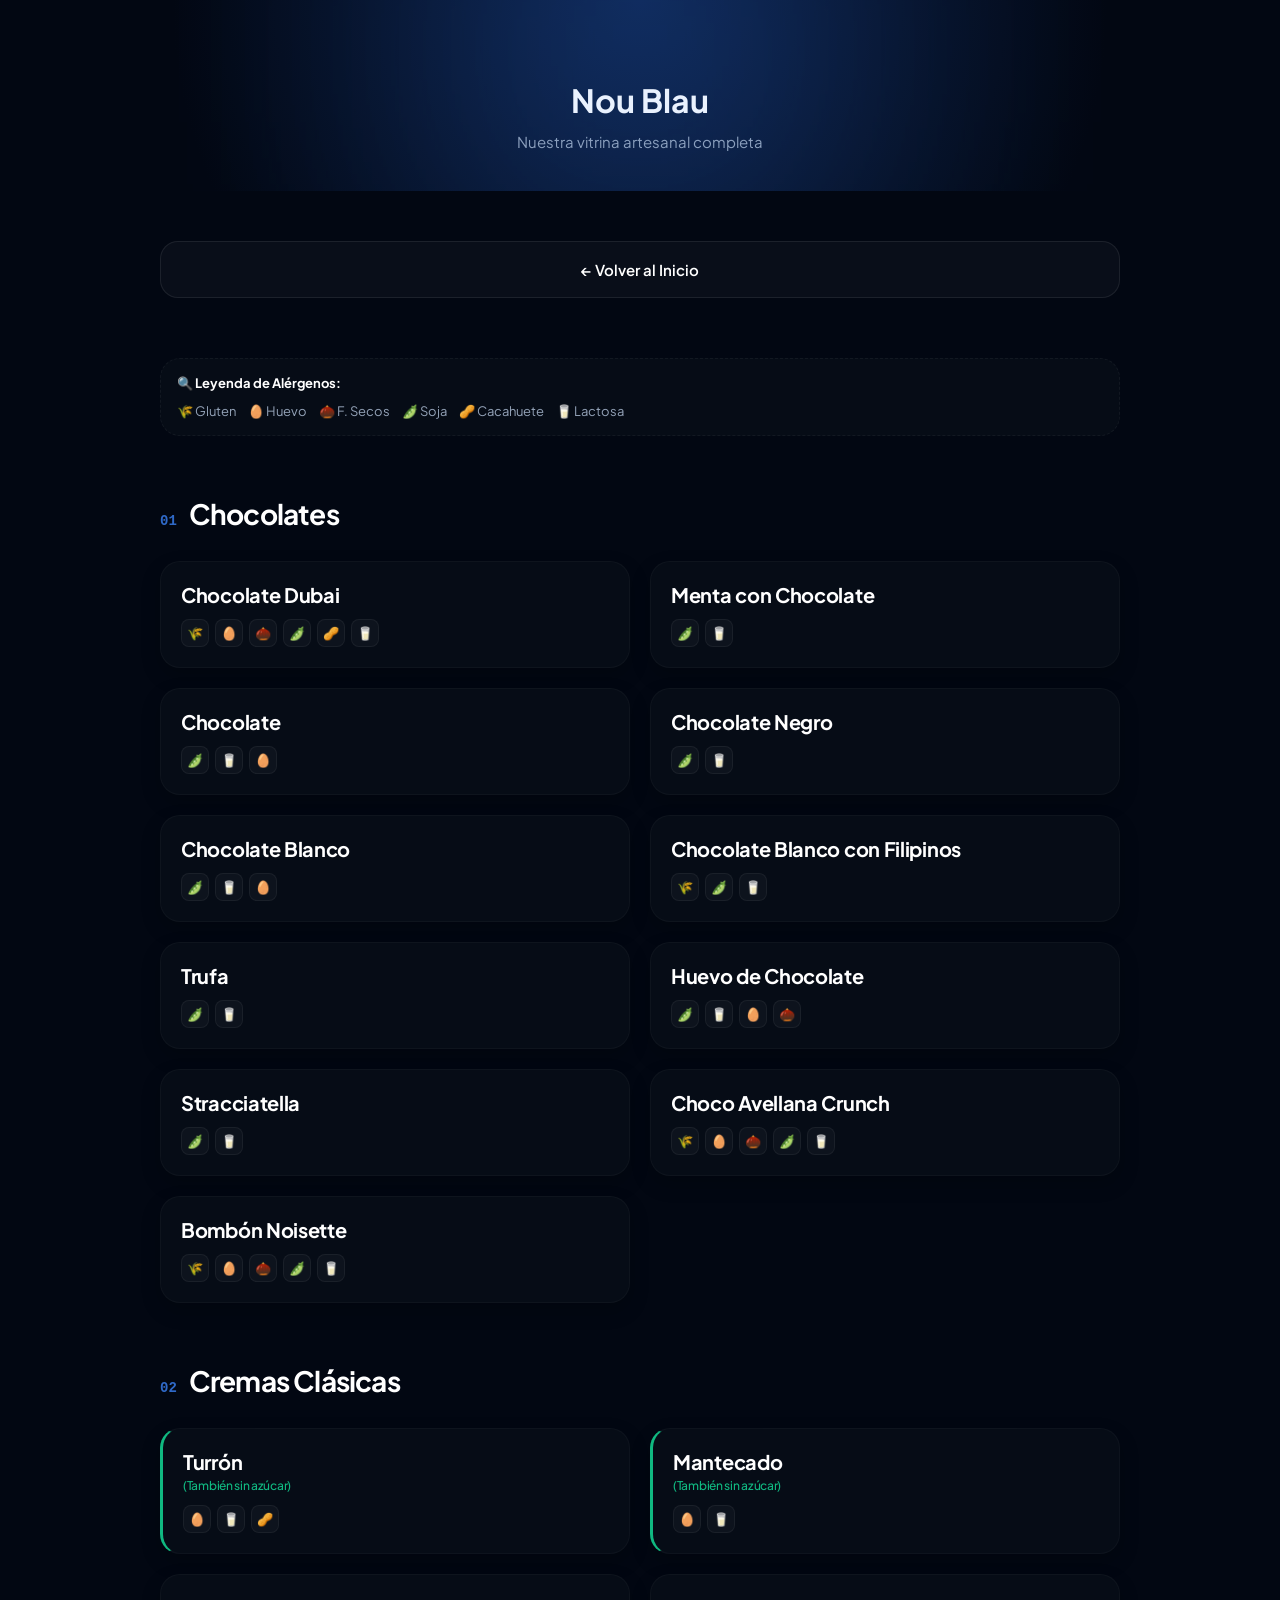
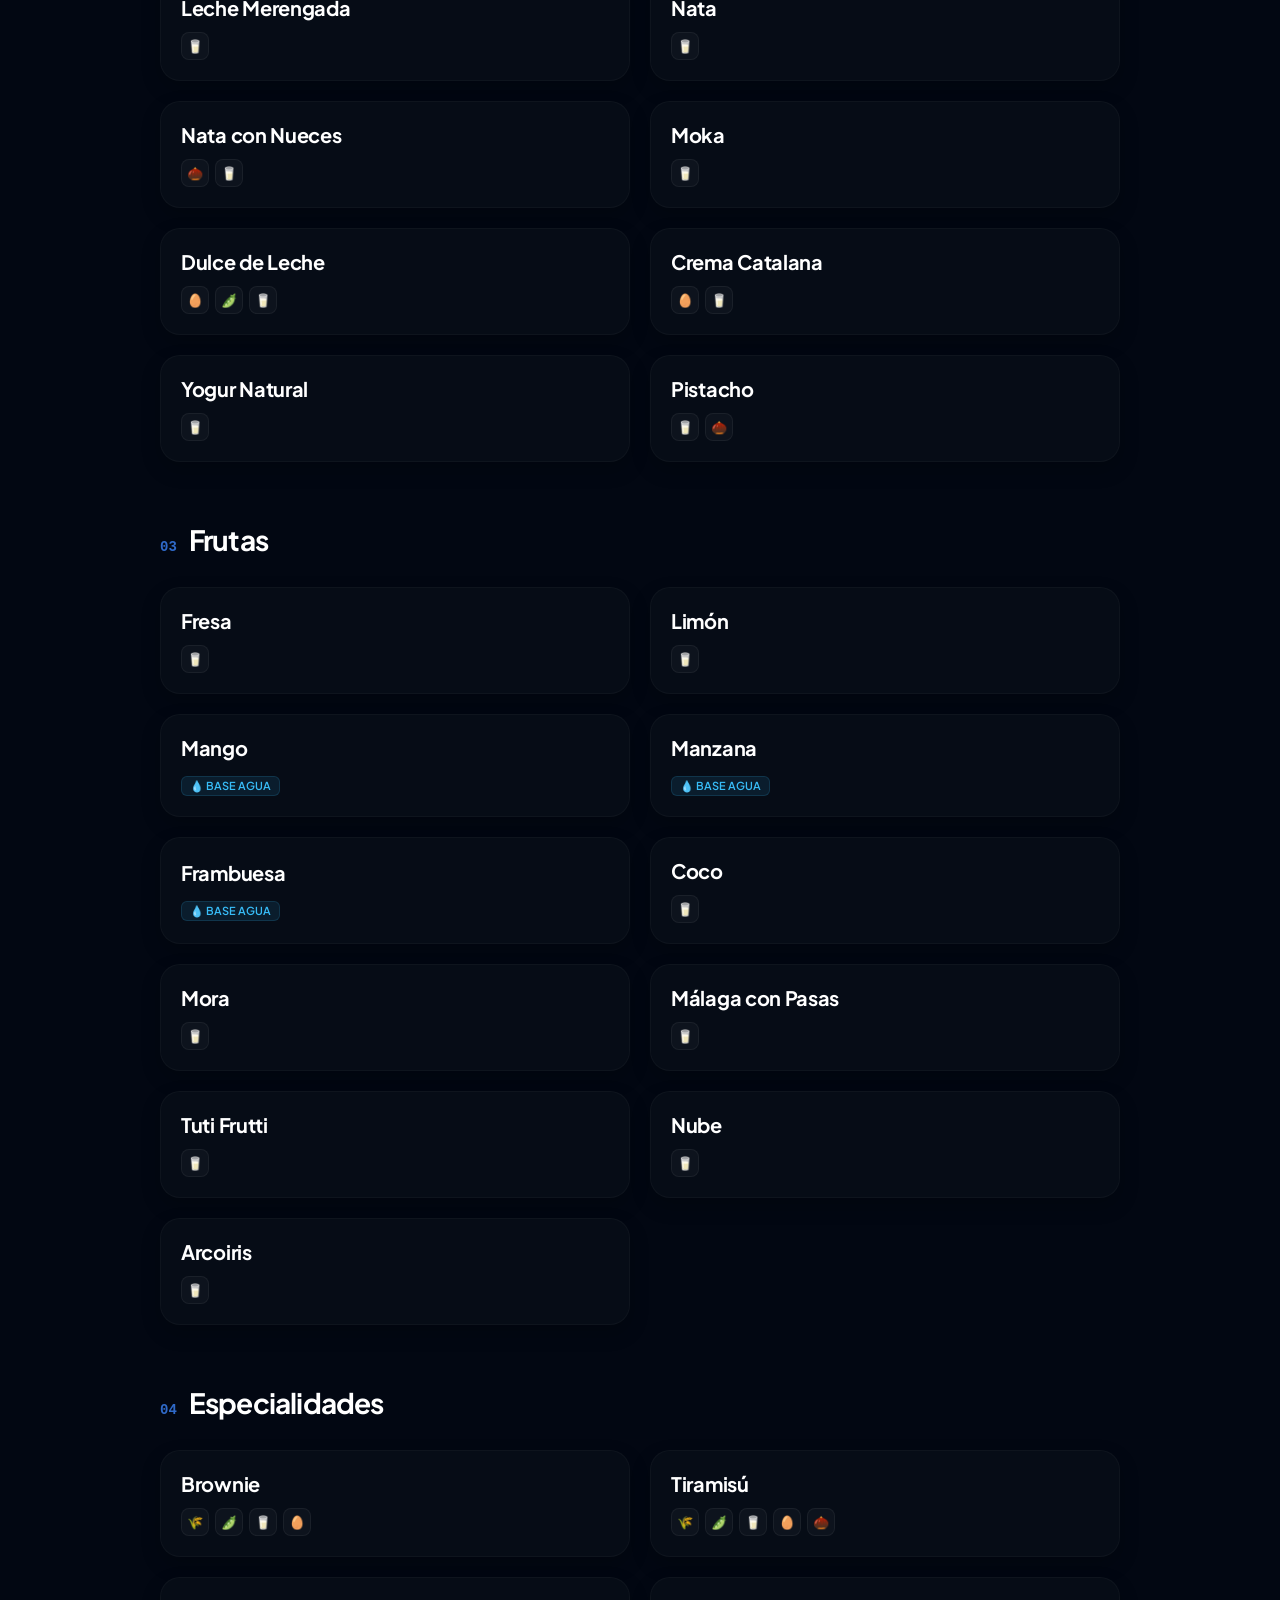
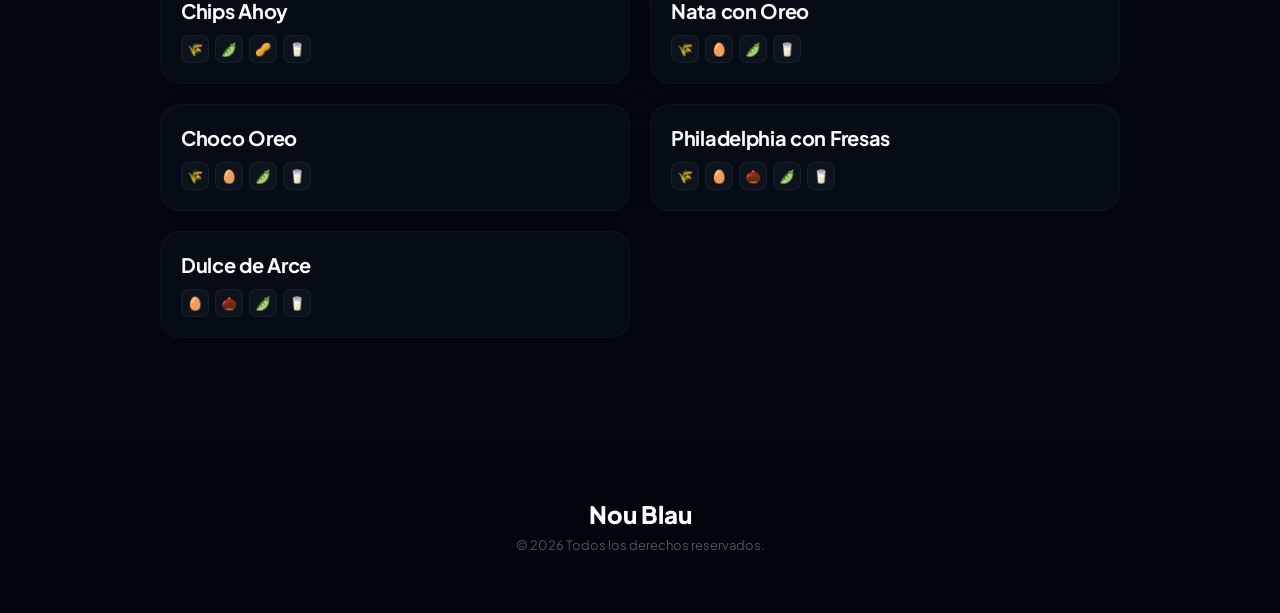
==== commit f6803e9e: "Diseño final" ====
--- a/sabores.html
+++ b/sabores.html
@@ -4,7 +4,7 @@
   <meta charset="UTF-8">
   <meta name="viewport" content="width=device-width, initial-scale=1.0">
   <title>Nou Blau — Vitrina Completa</title>
-  <link rel="stylesheet" href="style.css">
+  <link class="css-link" rel="stylesheet" href="style.css">
 </head>
 <body>
 
@@ -18,27 +18,29 @@
 
   <main class="main-wrapper">
 
-    <div class="navigation-box">
+    <div class="cta-center">
       <a href="index.html" class="glass-btn">← Volver al Inicio</a>
     </div>
 
+    <!-- LEYENDA -->
     <section class="menu-block">
       <div class="allergen-legend-bar">
         <span class="legend-title">🔍 Leyenda de Alérgenos:</span>
         <div class="legend-grid">
-          <span><small>🌾</small> Gluten</span>
-          <span><small>🥚</small> Huevo</span>
-          <span><small>🌰</small> F. Secos</span>
-          <span><small>🫛</small> Soja</span>
-          <span><small>🥜</small> Cacahuete</span>
-          <span><small>🥛</small> Lactosa</span>
+          <span>🌾 Gluten</span>
+          <span>🥚 Huevo</span>
+          <span>🌰 F. Secos</span>
+          <span>🫛 Soja</span>
+          <span>🥜 Cacahuete</span>
+          <span>🥛 Lactosa</span>
         </div>
       </div>
     </section>
 
+    <!-- CHOCOLATES -->
     <section class="menu-block">
       <div class="block-header">
-        <span class="block-number">◽</span>
+        <span class="block-number">01</span>
         <h2 class="block-main-title">Chocolates</h2>
       </div>
 
@@ -144,9 +146,10 @@
       </div>
     </section>
 
+    <!-- CREMAS CLÁSICAS -->
     <section class="menu-block">
       <div class="block-header">
-        <span class="block-number">◽</span>
+        <span class="block-number">02</span>
         <h2 class="block-main-title">Cremas Clásicas</h2>
       </div>
 
@@ -222,13 +225,32 @@
             </div>
           </div>
         </div>
+
+        <div class="art-card">
+          <div class="art-info">
+            <h3>Yogur Natural</h3>
+            <div class="tag-group">
+              <span class="tag tag-allergen">🥛</span>
+            </div>
+          </div>
+        </div>
+
+        <div class="art-card">
+          <div class="art-info">
+            <h3>Pistacho</h3>
+            <div class="tag-group">
+              <span class="tag tag-allergen">🥛</span><span class="tag tag-allergen">🌰</span>
+            </div>
+          </div>
+        </div>
       </div>
     </section>
 
+    <!-- FRUTAS -->
     <section class="menu-block">
       <div class="block-header">
-        <span class="block-number">◽</span>
-        <h2 class="block-main-title">Frutas </h2>
+        <span class="block-number">03</span>
+        <h2 class="block-main-title">Frutas</h2>
       </div>
 
       <div class="showcase-grid">
@@ -270,6 +292,15 @@
 
         <div class="art-card">
           <div class="art-info">
+            <h3>Frambuesa</h3>
+            <div class="tag-group">
+              <span class="tag tag-water">💧 Base Agua</span>
+            </div>
+          </div>
+        </div>
+
+        <div class="art-card">
+          <div class="art-info">
             <h3>Coco</h3>
             <div class="tag-group">
               <span class="tag tag-allergen">🥛</span>
@@ -324,9 +355,10 @@
       </div>
     </section>
 
+    <!-- ESPECIALIDADES -->
     <section class="menu-block">
       <div class="block-header">
-        <span class="block-number">◽</span>
+        <span class="block-number">04</span>
         <h2 class="block-main-title">Especialidades</h2>
       </div>
 
--- a/style.css
+++ b/style.css
@@ -1,8 +1,9 @@
+
 /* =======================================================
-   SISTEMA DE DISEÑO INMERSIVO — NOU BLAU LUXURY MENU
+   SISTEMA DE DISEÑO  — NOU BLAU 
    ======================================================= */
 
-@import url('https://fonts.googleapis.com/css2?family=Plus+Jakarta+Sans:wght@300;400;500;600;700;800&display=swap');
+@import url('https://fonts.googleapis.com/css2?family=Plus+Jakarta+Sans:wght=300;400;500;600;700;800&display=swap');
 
 * {
   margin: 0;
@@ -107,7 +108,7 @@
 .block-subtitle-text {
   font-size: 14px;
   color: #94a3b8;
-  margin-top: -15px;
+  margin-top: -20px;
   margin-bottom: 30px;
   line-height: 1.6;
 }
@@ -134,22 +135,6 @@
   box-shadow: 0 8px 20px rgba(0, 0, 0, 0.2);
 }
 
-/* Soporte de imagen opcional solo para helados si se requiere */
-.art-img {
-  position: relative;
-  width: 60px;
-  height: 60px;
-  border-radius: 12px;
-  overflow: hidden;
-  flex-shrink: 0;
-}
-
-.art-img img {
-  width: 100%;
-  height: 100%;
-  object-fit: cover;
-}
-
 .art-info {
   position: relative;
   width: 100%;
@@ -170,10 +155,10 @@
   font-size: 13px;
   color: #94a3b8;
   line-height: 1.4;
-  margin-top: 2px;
-}
-
-/* --- BOTÓN CRISTALINO --- */
+  margin-top: 4px;
+}
+
+/* --- BOTÓN CRISTALINO / CAJAS DE NAVEGACIÓN --- */
 .cta-center {
   margin-top: 10px;
   width: 100%;
@@ -200,12 +185,13 @@
   border-color: #3b82f6;
 }
 
-/* --- TARJETAS DE PRECIOS CON BORDE DE LUZ --- */
+/* --- TARJETAS DE PRECIOS UNIFORMES --- */
 .pricing-flex-container {
   display: flex;
   flex-direction: column;
   gap: 24px;
   width: 100%;
+  margin-bottom: 20px;
 }
 
 .premium-price-card {
@@ -218,30 +204,15 @@
   box-shadow: 0 20px 40px rgba(0, 0, 0, 0.3);
 }
 
-.card-glow {
-  position: absolute;
-  top: -50px;
-  right: -50px;
-  width: 120px;
-  height: 120px;
-  background: #3b82f6;
-  filter: blur(50px);
-  opacity: 0.2;
+.premium-price-card h3 {
+  font-size: 20px;
+  font-weight: 700;
+  color: #ffffff;
+  margin-bottom: 24px;
 }
 
 .alt-glow {
   border-color: rgba(16, 185, 129, 0.15);
-}
-
-.alt-glow .card-glow {
-  background: #10b981;
-}
-
-.premium-price-card h3 {
-  font-size: 20px;
-  font-weight: 700;
-  color: #ffffff;
-  margin-bottom: 24px;
 }
 
 .p-list {
@@ -265,46 +236,42 @@
   font-weight: 700;
 }
 
+/* Corregido: Se eliminan los fondos y bordes de las filas resaltadas para que se integren de forma idéntica */
 .p-list .p-highlight {
-  background: rgba(255, 255, 255, 0.02);
-  padding: 12px 16px;
-  border-radius: 16px;
-  color: #ffffff;
-}
-
-.p-list .p-highlight strong {
-  color: #60a5fa;
-  background: rgba(59, 130, 246, 0.12);
-  padding: 4px 12px;
-  border-radius: 8px;
-}
-
+  background: transparent;
+  padding: 0;
+  border-radius: 0;
+  color: #94a3b8;
+}
+
+.p-list .p-highlight strong,
 .alt-glow .p-highlight strong {
-  color: #34d399;
-  background: rgba(16, 185, 129, 0.12);
-}
-
-.card-footer-note {
-  font-size: 13px;
-  color: #64748b;
-  margin-top: 24px;
-  line-height: 1.4;
-}
-
-/* --- SECCIÓN GRANIZADOS CASEROS (MÁXIMA LIGEREZA) --- */
+  color: #ffffff;
+  background: transparent;
+  padding: 0;
+  border-radius: 0;
+  font-size: 17px;
+}
+
+/* --- SECCIÓN GRANIZADOS CASEROS --- */
 .granizados-list-container {
   display: flex;
   flex-direction: column;
-  gap: 28px; /* Espacio limpio entre filas */
+  gap: 28px;
+  width: 100%;
 }
 
 .g-item {
-  background: transparent; /* Sin fondo pesado */
-  border: none;            /* Sin marcos */
-  padding: 0;
-  display: flex;
-  flex-direction: column;
-  gap: 4px;
+  display: flex;
+  flex-direction: column;
+  gap: 8px;
+  padding-bottom: 12px;
+}
+
+/* Separador sutil para entornos móviles */
+.g-item:not(:first-child) {
+  border-top: 1px dashed rgba(255, 255, 255, 0.06);
+  padding-top: 24px;
 }
 
 .g-details h4 {
@@ -315,33 +282,23 @@
 
 .g-sizes-prices {
   font-size: 15px;
-  color: #ffffff; /* Blanco nítido directo */
+  color: #ffffff;
   font-weight: 600;
-  margin-top: 2px;
-}
-
-.sub-badge-green { font-size: 13px; color: #10b981; display: block; margin-top: 1px; }
-.sub-badge-blue  { font-size: 13px; color: #3b82f6; display: block; margin-top: 1px; }
-.sub-badge-gray  { font-size: 13px; color: #94a3b8; display: block; margin-top: 1px; }
-
-/* --- SECCIONES ESPECIALES INFERIORES (COMBINADOS / SIROPES) --- */
-.specials-masonry {
-  display: flex;
-  flex-direction: column;
-  gap: 16px;
-}
-
+}
+
+.sub-badge-green { font-size: 13px; color: #10b981; display: block; margin-top: 4px; font-weight: 500; }
+.sub-badge-blue  { font-size: 13px; color: #3b82f6; display: block; margin-top: 4px; font-weight: 500; }
+.sub-badge-amber { font-size: 13px; color: #f59e0b; display: block; margin-top: 4px; font-weight: 500; }
+.sub-badge-gray  { font-size: 13px; color: #94a3b8; display: block; margin-top: 4px; font-weight: 500; }
+
+/* --- SECCIONES DESTACADAS (BATIDOS / PERSONALIZACIÓN) --- */
 .spec-card {
   background: #060c16;
   padding: 24px;
   border-radius: 24px;
   border: 1px solid rgba(255, 255, 255, 0.02);
-}
-
-.spec-icon {
-  font-size: 24px;
-  display: block;
-  margin-bottom: 12px;
+  margin-top: 16px;
+  width: 100%;
 }
 
 .spec-card h3 {
@@ -357,31 +314,29 @@
   color: #94a3b8;
 }
 
-.spec-list-inner {
-  list-style: none;
-  margin-top: 10px;
-  font-size: 14px;
-  color: #cbd5e1;
-  display: flex;
-  flex-direction: column;
-  gap: 8px;
-}
-
 .highlight-spec {
   background: radial-gradient(circle at top left, #081a3a, #060c16);
   border: 1px solid rgba(59, 130, 246, 0.1);
 }
 
-.highlight-spec p strong {
-  color: #10b981;
-}
-
-.spec-sub-note {
-  font-size: 12px;
-  color: #64748b;
-  margin-top: 12px;
-  border-top: 1px solid rgba(255, 255, 255, 0.04);
-  padding-top: 8px;
+/* --- CLASES DE REFUERZO COMPLEMENTOS --- */
+.card-price-badge {
+  float: right;
+  color: #3b82f6;
+  font-weight: 700;
+}
+
+.extra-ball-notice {
+  margin-top: 24px;
+  text-align: center;
+  font-size: 14px;
+  color: #94a3b8;
+  line-height: 1.5;
+}
+
+.card-compact-padding {
+  min-height: auto;
+  padding: 24px;
 }
 
 /* --- LEYENDA DE ALÉRGENOS COMPACTA --- */
@@ -392,7 +347,8 @@
   padding: 16px;
   display: flex;
   flex-direction: column;
-  gap: 10px;
+  gap: 12px;
+  width: 100%;
 }
 
 .legend-title {
@@ -420,27 +376,26 @@
   display: flex;
   gap: 6px;
   flex-wrap: wrap;
-  margin-top: 6px;
+  margin-top: 8px;
 }
 
 .tag-allergen {
   background: rgba(255, 255, 255, 0.03);
   border: 1px solid rgba(255, 255, 255, 0.05);
-  font-size: 14px;
+  font-size: 13px;
   width: 28px;
   height: 28px;
   display: inline-flex;
   align-items: center;
   justify-content: center;
   border-radius: 8px;
-  flex-shrink: 0;
 }
 
 .sugar-label {
   display: block;
   color: #10b981;
   font-size: 12px;
-  margin-top: 2px;
+  margin-top: 4px;
   font-weight: 500;
 }
 
@@ -453,6 +408,8 @@
   border-radius: 6px;
   font-weight: 600;
   text-transform: uppercase;
+  margin-top: 4px;
+  display: inline-block;
 }
 
 .sugar-free-card {
@@ -465,6 +422,7 @@
   background: #01040a;
   border-top: 1px solid rgba(255, 255, 255, 0.03);
   text-align: center;
+  width: 100%;
 }
 
 .footer-logo {
@@ -499,8 +457,8 @@
   }
   
   .art-card { 
-    height: 110px;
-    padding: 16px;
+    min-height: 100px;
+    padding: 20px;
   }
 
   .art-info h3 {
@@ -513,16 +471,14 @@
     gap: 30px;
   }
 
-  /* La rejilla de granizados se abre en 2 columnas perfectas de forma nativa */
   .granizados-list-container {
     display: grid;
     grid-template-columns: 1fr 1fr;
     gap: 40px 32px;
   }
 
-  .specials-masonry {
-    display: grid;
-    grid-template-columns: repeat(2, 1fr);
-    gap: 24px;
+  .g-item:not(:first-child) {
+    border-top: none;
+    padding-top: 0;
   }
 }
